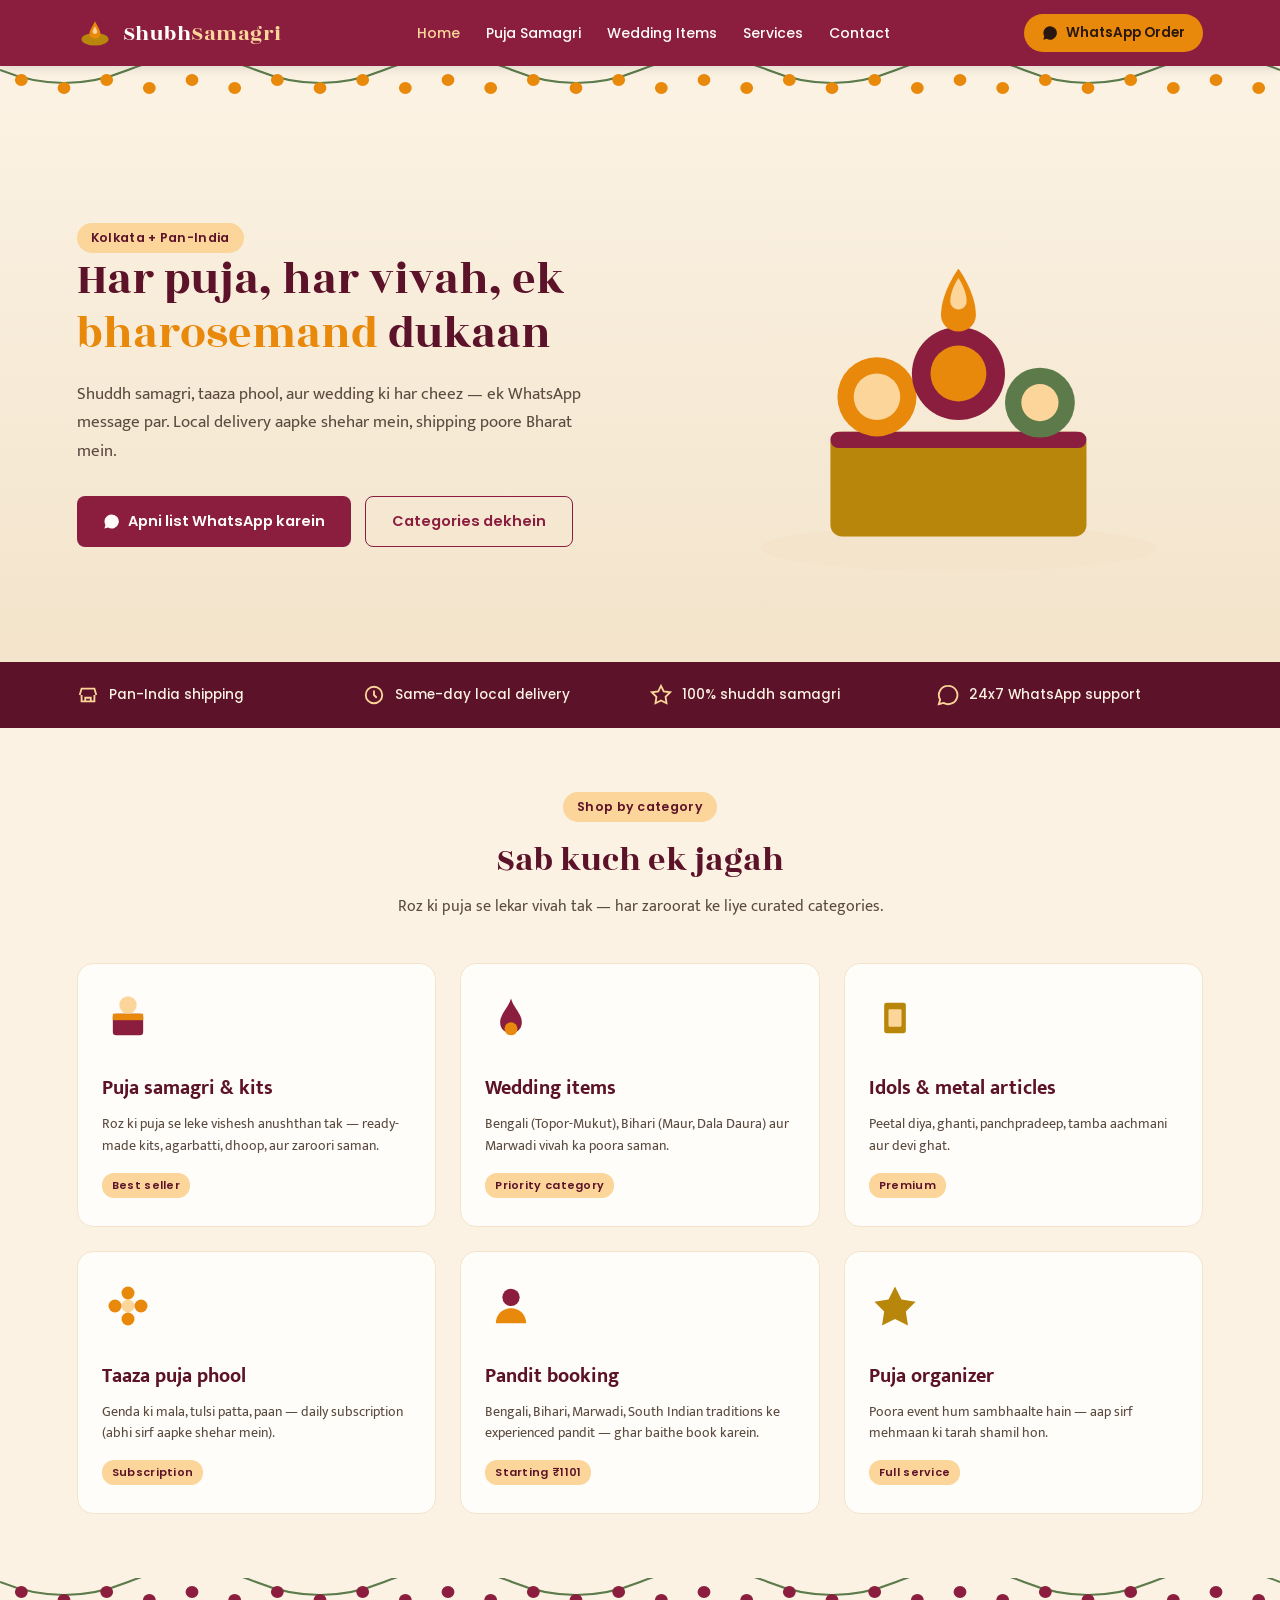
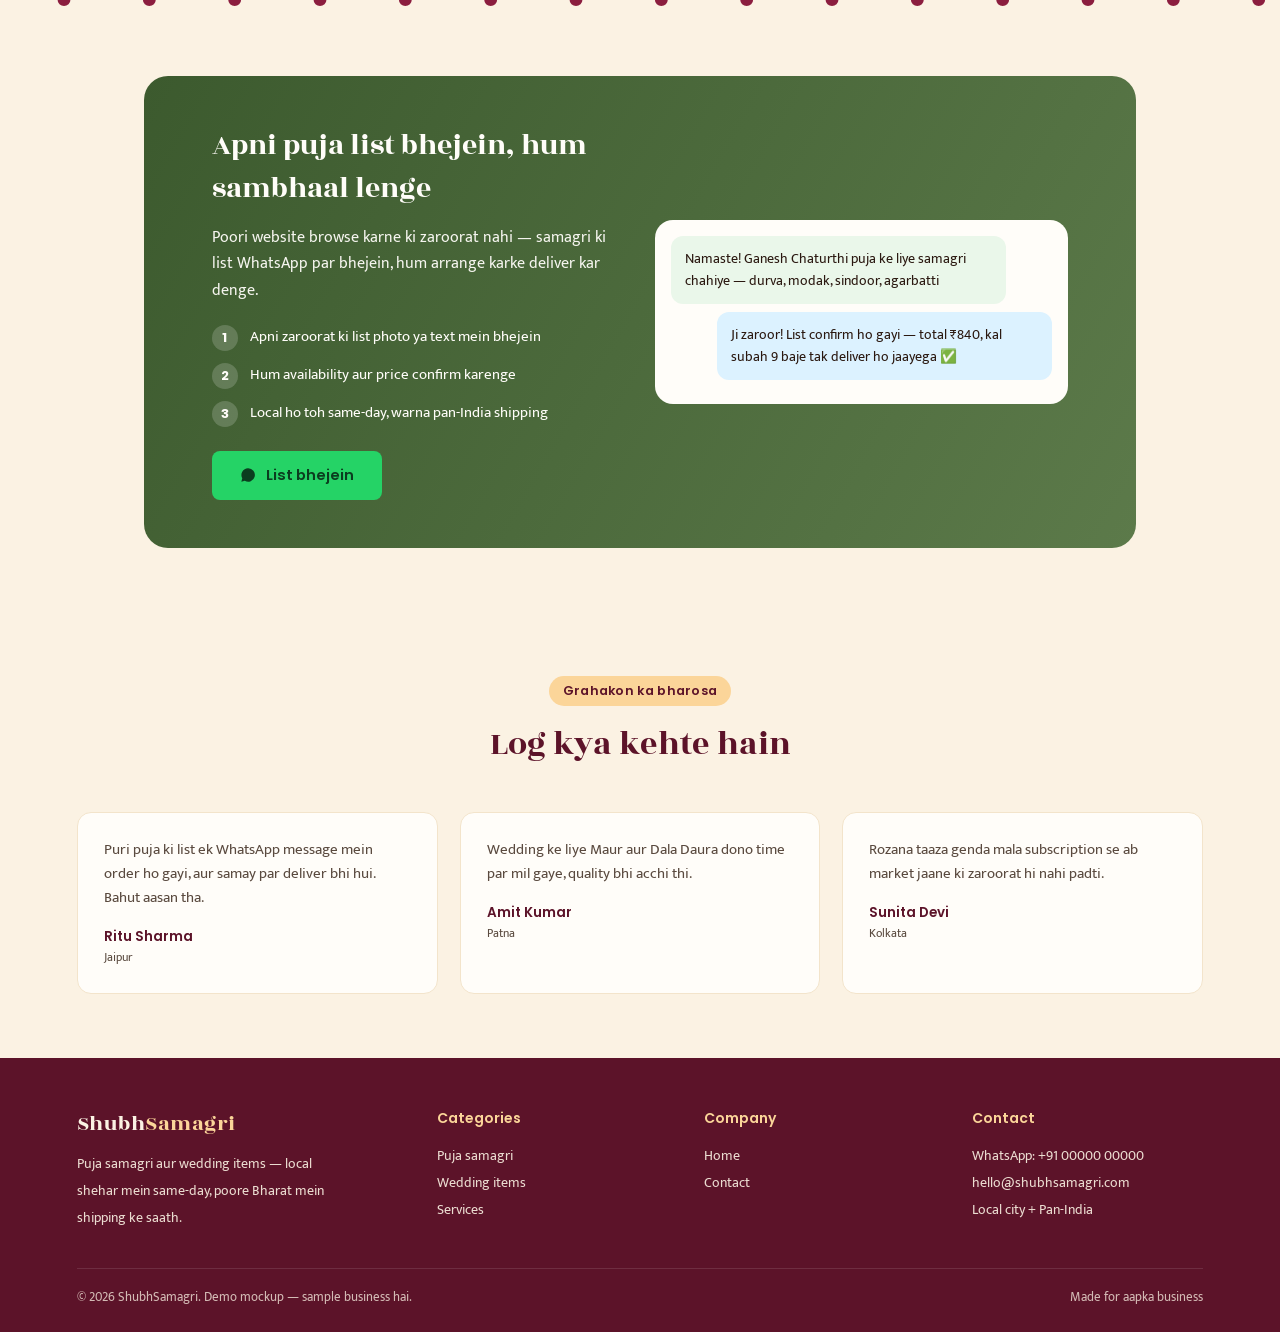
==== index.html @ a305927b "Add files via upload" ====
<!DOCTYPE html>
<html lang="hi">
<head>
<meta charset="UTF-8">
<meta name="viewport" content="width=device-width, initial-scale=1.0">
<title>ShubhSamagri — Puja Samagri &amp; Wedding Items</title>
<link rel="stylesheet" href="style.css">
</head>
<body>

<header>
  <div class="logo">
    <svg class="logo-mark" viewBox="0 0 40 40" fill="none">
      <ellipse cx="20" cy="27" rx="15" ry="7" fill="#B8860B"/>
      <path d="M20 26c-3 0-6-2-6-5 0-4 3-8 6-14 3 6 6 10 6 14 0 3-3 5-6 5z" fill="#E8890C"/>
      <path d="M20 21c-1.4 0-2.6-1-2.6-2.3 0-1.7 1.3-3.5 2.6-6 1.3 2.5 2.6 4.3 2.6 6 0 1.3-1.2 2.3-2.6 2.3z" fill="#FBD599"/>
    </svg>
    <div class="logo-text">Shubh<span>Samagri</span></div>
  </div>
  <nav>
    <ul>
      <li><a href="index.html" class="active">Home</a></li>
      <li><a href="puja-samagri.html">Puja Samagri</a></li>
      <li><a href="wedding-items.html">Wedding Items</a></li>
      <li><a href="services.html">Services</a></li>
      <li><a href="contact.html">Contact</a></li>
    </ul>
  </nav>
  <a href="contact.html" class="nav-cta">
    <svg width="16" height="16" viewBox="0 0 24 24" fill="currentColor"><path d="M12 2a10 10 0 0 0-8.6 15L2 22l5.2-1.4A10 10 0 1 0 12 2z"/></svg>
    WhatsApp Order
  </a>
  <button class="menu-btn">&#9776;</button>
</header>

<div class="garland">
  <svg viewBox="0 0 1200 34" preserveAspectRatio="none">
    <path d="M0 4 Q60 30 120 4 T240 4 T360 4 T480 4 T600 4 T720 4 T840 4 T960 4 T1080 4 T1200 4" stroke="#5C7A4A" stroke-width="2" fill="none"/>
    <g fill="#E8890C">
      <circle cx="20" cy="14" r="6"/><circle cx="60" cy="22" r="6"/><circle cx="100" cy="14" r="6"/><circle cx="140" cy="22" r="6"/><circle cx="180" cy="14" r="6"/><circle cx="220" cy="22" r="6"/><circle cx="260" cy="14" r="6"/><circle cx="300" cy="22" r="6"/><circle cx="340" cy="14" r="6"/><circle cx="380" cy="22" r="6"/><circle cx="420" cy="14" r="6"/><circle cx="460" cy="22" r="6"/><circle cx="500" cy="14" r="6"/><circle cx="540" cy="22" r="6"/><circle cx="580" cy="14" r="6"/><circle cx="620" cy="22" r="6"/><circle cx="660" cy="14" r="6"/><circle cx="700" cy="22" r="6"/><circle cx="740" cy="14" r="6"/><circle cx="780" cy="22" r="6"/><circle cx="820" cy="14" r="6"/><circle cx="860" cy="22" r="6"/><circle cx="900" cy="14" r="6"/><circle cx="940" cy="22" r="6"/><circle cx="980" cy="14" r="6"/><circle cx="1020" cy="22" r="6"/><circle cx="1060" cy="14" r="6"/><circle cx="1100" cy="22" r="6"/><circle cx="1140" cy="14" r="6"/><circle cx="1180" cy="22" r="6"/>
    </g>
  </svg>
</div>

<section class="hero">
  <div>
    <span class="eyebrow">Kolkata + Pan-India</span>
    <h1>Har puja, har vivah, ek <em>bharosemand</em> dukaan</h1>
    <p>Shuddh samagri, taaza phool, aur wedding ki har cheez — ek WhatsApp message par. Local delivery aapke shehar mein, shipping poore Bharat mein.</p>
    <div class="hero-ctas">
      <a href="contact.html" class="btn-primary">
        <svg width="17" height="17" viewBox="0 0 24 24" fill="currentColor"><path d="M12 2a10 10 0 0 0-8.6 15L2 22l5.2-1.4A10 10 0 1 0 12 2z"/></svg>
        Apni list WhatsApp karein
      </a>
      <a href="puja-samagri.html" class="btn-secondary">Categories dekhein</a>
    </div>
  </div>
  <svg class="hero-art" viewBox="0 0 420 380" fill="none">
    <ellipse cx="210" cy="330" rx="170" ry="20" fill="#F3E4CB"/>
    <rect x="100" y="230" width="220" height="90" rx="10" fill="#B8860B"/>
    <rect x="100" y="230" width="220" height="14" rx="7" fill="#8B1E3F"/>
    <circle cx="140" cy="200" r="34" fill="#E8890C"/>
    <circle cx="140" cy="200" r="20" fill="#FBD599"/>
    <circle cx="210" cy="180" r="40" fill="#8B1E3F"/>
    <circle cx="210" cy="180" r="24" fill="#E8890C"/>
    <circle cx="280" cy="205" r="30" fill="#5C7A4A"/>
    <circle cx="280" cy="205" r="16" fill="#FBD599"/>
    <path d="M195 130c0-20 15-40 15-40s15 20 15 40c0 8-7 14-15 14s-15-6-15-14z" fill="#E8890C"/>
    <path d="M203 118c0-10 7-20 7-20s7 10 7 20c0 4-3 7-7 7s-7-3-7-7z" fill="#FBD599"/>
  </svg>
</section>

<div class="trust">
  <div class="trust-item"><svg viewBox="0 0 24 24" fill="none" stroke="#FBD599" stroke-width="2"><path d="M3 12l2-7h14l2 7M5 12v7h14v-7M9 19v-4h6v4"/></svg>Pan-India shipping</div>
  <div class="trust-item"><svg viewBox="0 0 24 24" fill="none" stroke="#FBD599" stroke-width="2"><circle cx="12" cy="12" r="9"/><path d="M12 7v5l3 3"/></svg>Same-day local delivery</div>
  <div class="trust-item"><svg viewBox="0 0 24 24" fill="none" stroke="#FBD599" stroke-width="2"><path d="M12 2l3 6 7 1-5 5 1 7-6-3-6 3 1-7-5-5 7-1z"/></svg>100% shuddh samagri</div>
  <div class="trust-item"><svg viewBox="0 0 24 24" fill="none" stroke="#FBD599" stroke-width="2"><path d="M12 2a10 10 0 0 0-8.6 15L2 22l5.2-1.4A10 10 0 1 0 12 2z"/></svg>24x7 WhatsApp support</div>
</div>

<section class="block" id="categories">
  <div class="section-head">
    <span class="eyebrow">Shop by category</span>
    <h2>Sab kuch ek jagah</h2>
    <p>Roz ki puja se lekar vivah tak — har zaroorat ke liye curated categories.</p>
  </div>
  <div class="cat-grid">
    <a href="puja-samagri.html" class="cat-card">
      <svg class="cat-icon" viewBox="0 0 48 48" fill="none"><rect x="10" y="20" width="28" height="20" rx="3" fill="#8B1E3F"/><rect x="10" y="20" width="28" height="6" fill="#E8890C"/><circle cx="24" cy="12" r="8" fill="#FBD599"/></svg>
      <h3>Puja samagri &amp; kits</h3>
      <p>Roz ki puja se leke vishesh anushthan tak — ready-made kits, agarbatti, dhoop, aur zaroori saman.</p>
      <span class="cat-tag">Best seller</span>
    </a>
    <a href="wedding-items.html" class="cat-card">
      <svg class="cat-icon" viewBox="0 0 48 48" fill="none"><path d="M24 6c-2 8-10 14-10 22 0 6 4 10 10 10s10-4 10-10c0-8-8-14-10-22z" fill="#8B1E3F"/><circle cx="24" cy="34" r="6" fill="#E8890C"/></svg>
      <h3>Wedding items</h3>
      <p>Bengali (Topor-Mukut), Bihari (Maur, Dala Daura) aur Marwadi vivah ka poora saman.</p>
      <span class="cat-tag">Priority category</span>
    </a>
    <a href="puja-samagri.html" class="cat-card">
      <svg class="cat-icon" viewBox="0 0 48 48" fill="none"><rect x="14" y="10" width="20" height="28" rx="2" fill="#B8860B"/><rect x="18" y="16" width="12" height="16" rx="1" fill="#FBD599"/></svg>
      <h3>Idols &amp; metal articles</h3>
      <p>Peetal diya, ghanti, panchpradeep, tamba aachmani aur devi ghat.</p>
      <span class="cat-tag">Premium</span>
    </a>
    <a href="puja-samagri.html" class="cat-card">
      <svg class="cat-icon" viewBox="0 0 48 48" fill="none"><circle cx="24" cy="24" r="6" fill="#FBD599"/><circle cx="24" cy="12" r="6" fill="#E8890C"/><circle cx="36" cy="24" r="6" fill="#E8890C"/><circle cx="24" cy="36" r="6" fill="#E8890C"/><circle cx="12" cy="24" r="6" fill="#E8890C"/></svg>
      <h3>Taaza puja phool</h3>
      <p>Genda ki mala, tulsi patta, paan — daily subscription (abhi sirf aapke shehar mein).</p>
      <span class="cat-tag">Subscription</span>
    </a>
    <a href="services.html" class="cat-card">
      <svg class="cat-icon" viewBox="0 0 48 48" fill="none"><circle cx="24" cy="16" r="8" fill="#8B1E3F"/><path d="M10 40c0-8 6-14 14-14s14 6 14 14" fill="#E8890C"/></svg>
      <h3>Pandit booking</h3>
      <p>Bengali, Bihari, Marwadi, South Indian traditions ke experienced pandit — ghar baithe book karein.</p>
      <span class="cat-tag">Starting ₹1101</span>
    </a>
    <a href="services.html" class="cat-card">
      <svg class="cat-icon" viewBox="0 0 48 48" fill="none"><path d="M24 6l6 12 13 2-9 9 2 13-12-6-12 6 2-13-9-9 13-2z" fill="#B8860B"/></svg>
      <h3>Puja organizer</h3>
      <p>Poora event hum sambhaalte hain — aap sirf mehmaan ki tarah shamil hon.</p>
      <span class="cat-tag">Full service</span>
    </a>
  </div>
</section>

<div class="garland"><svg viewBox="0 0 1200 34" preserveAspectRatio="none"><path d="M0 4 Q60 30 120 4 T240 4 T360 4 T480 4 T600 4 T720 4 T840 4 T960 4 T1080 4 T1200 4" stroke="#5C7A4A" stroke-width="2" fill="none"/><g fill="#8B1E3F"><circle cx="20" cy="14" r="6"/><circle cx="60" cy="22" r="6"/><circle cx="100" cy="14" r="6"/><circle cx="140" cy="22" r="6"/><circle cx="180" cy="14" r="6"/><circle cx="220" cy="22" r="6"/><circle cx="260" cy="14" r="6"/><circle cx="300" cy="22" r="6"/><circle cx="340" cy="14" r="6"/><circle cx="380" cy="22" r="6"/><circle cx="420" cy="14" r="6"/><circle cx="460" cy="22" r="6"/><circle cx="500" cy="14" r="6"/><circle cx="540" cy="22" r="6"/><circle cx="580" cy="14" r="6"/><circle cx="620" cy="22" r="6"/><circle cx="660" cy="14" r="6"/><circle cx="700" cy="22" r="6"/><circle cx="740" cy="14" r="6"/><circle cx="780" cy="22" r="6"/><circle cx="820" cy="14" r="6"/><circle cx="860" cy="22" r="6"/><circle cx="900" cy="14" r="6"/><circle cx="940" cy="22" r="6"/><circle cx="980" cy="14" r="6"/><circle cx="1020" cy="22" r="6"/><circle cx="1060" cy="14" r="6"/><circle cx="1100" cy="22" r="6"/><circle cx="1140" cy="14" r="6"/><circle cx="1180" cy="22" r="6"/></g></svg></div>

<section class="block">
  <div class="wa-feature">
    <div>
      <h2>Apni puja list bhejein, hum sambhaal lenge</h2>
      <p>Poori website browse karne ki zaroorat nahi — samagri ki list WhatsApp par bhejein, hum arrange karke deliver kar denge.</p>
      <ul class="wa-steps">
        <li><b>1</b> Apni zaroorat ki list photo ya text mein bhejein</li>
        <li><b>2</b> Hum availability aur price confirm karenge</li>
        <li><b>3</b> Local ho toh same-day, warna pan-India shipping</li>
      </ul>
      <a href="contact.html" class="wa-btn">
        <svg width="16" height="16" viewBox="0 0 24 24" fill="currentColor"><path d="M12 2a10 10 0 0 0-8.6 15L2 22l5.2-1.4A10 10 0 1 0 12 2z"/></svg>
        List bhejein
      </a>
    </div>
    <div class="wa-mock">
      <div class="wa-bubble">Namaste! Ganesh Chaturthi puja ke liye samagri chahiye — durva, modak, sindoor, agarbatti</div>
      <div class="wa-bubble me">Ji zaroor! List confirm ho gayi — total ₹840, kal subah 9 baje tak deliver ho jaayega ✅</div>
    </div>
  </div>
</section>

<section class="block">
  <div class="section-head">
    <span class="eyebrow">Grahakon ka bharosa</span>
    <h2>Log kya kehte hain</h2>
  </div>
  <div class="testi-grid">
    <div class="testi-card">
      <p>Puri puja ki list ek WhatsApp message mein order ho gayi, aur samay par deliver bhi hui. Bahut aasan tha.</p>
      <div class="testi-name">Ritu Sharma</div><div class="testi-loc">Jaipur</div>
    </div>
    <div class="testi-card">
      <p>Wedding ke liye Maur aur Dala Daura dono time par mil gaye, quality bhi acchi thi.</p>
      <div class="testi-name">Amit Kumar</div><div class="testi-loc">Patna</div>
    </div>
    <div class="testi-card">
      <p>Rozana taaza genda mala subscription se ab market jaane ki zaroorat hi nahi padti.</p>
      <div class="testi-name">Sunita Devi</div><div class="testi-loc">Kolkata</div>
    </div>
  </div>
</section>

<footer>
  <div class="foot-grid">
    <div>
      <div class="logo-text" style="margin-bottom:12px;">Shubh<span style="color:#FBD599;">Samagri</span></div>
      <p style="max-width:260px;">Puja samagri aur wedding items — local shehar mein same-day, poore Bharat mein shipping ke saath.</p>
    </div>
    <div>
      <h4>Categories</h4>
      <a href="puja-samagri.html">Puja samagri</a>
      <a href="wedding-items.html">Wedding items</a>
      <a href="services.html">Services</a>
    </div>
    <div>
      <h4>Company</h4>
      <a href="index.html">Home</a>
      <a href="contact.html">Contact</a>
    </div>
    <div>
      <h4>Contact</h4>
      <a href="#">WhatsApp: +91 00000 00000</a>
      <a href="#">hello@shubhsamagri.com</a>
      <a href="#">Local city + Pan-India</a>
    </div>
  </div>
  <div class="foot-bottom">
    <span>© 2026 ShubhSamagri. Demo mockup — sample business hai.</span>
    <span>Made for aapka business</span>
  </div>
</footer>

</body>
</html>
---- style.css ----
@import url('https://fonts.googleapis.com/css2?family=Rozha+One&family=Mukta:wght@400;500;600;700&family=Poppins:wght@500;600&display=swap');

:root{
  --maroon:#8B1E3F;
  --maroon-dark:#5C1329;
  --saffron:#E8890C;
  --saffron-light:#FBD599;
  --ivory:#FBF2E3;
  --ivory-deep:#F3E4CB;
  --brass:#B8860B;
  --ink:#2A1810;
  --ink-soft:#5A4A3F;
  --leaf:#5C7A4A;
  --white:#FFFDF9;
}
*{margin:0;padding:0;box-sizing:border-box;}
body{font-family:'Mukta',sans-serif;background:var(--ivory);color:var(--ink);overflow-x:hidden;}
h1,h2,h3,.display{font-family:'Rozha One',serif;font-weight:400;}
.label{font-family:'Poppins',sans-serif;}
a{text-decoration:none;color:inherit;}
img{max-width:100%;display:block;}

/* Garland divider */
.garland{width:100%;height:34px;position:relative;overflow:hidden;background:var(--ivory);}
.garland svg{width:100%;height:100%;display:block;}

/* Nav */
header{position:sticky;top:0;z-index:50;background:var(--maroon);color:var(--white);padding:14px 6%;display:flex;align-items:center;justify-content:space-between;box-shadow:0 2px 10px rgba(0,0,0,0.12);}
.logo{display:flex;align-items:center;gap:10px;}
.logo-mark{width:36px;height:36px;}
.logo-text{font-family:'Rozha One',serif;font-size:22px;letter-spacing:0.5px;}
.logo-text span{color:var(--saffron-light);}
nav ul{list-style:none;display:flex;gap:26px;}
nav a{font-family:'Poppins',sans-serif;font-size:14px;font-weight:500;}
nav a.active{color:var(--saffron-light);}
.nav-cta{display:flex;align-items:center;gap:8px;background:var(--saffron);color:var(--ink);padding:9px 18px;border-radius:24px;font-family:'Poppins',sans-serif;font-weight:600;font-size:13.5px;white-space:nowrap;}
.menu-btn{display:none;background:none;border:none;color:var(--white);font-size:26px;cursor:pointer;}
@media(max-width:860px){nav{display:none;}.menu-btn{display:block;}}

/* Page header banner (inner pages) */
.page-banner{padding:48px 6% 40px;text-align:center;background:linear-gradient(180deg,var(--ivory) 0%,var(--ivory-deep) 100%);}
.page-banner .eyebrow{margin-bottom:14px;}
.page-banner h1{font-size:38px;color:var(--maroon-dark);margin-bottom:10px;}
.page-banner p{color:var(--ink-soft);font-size:15.5px;max-width:560px;margin:0 auto;line-height:1.6;}

.eyebrow{display:inline-block;font-family:'Poppins',sans-serif;font-size:12.5px;font-weight:600;color:var(--maroon-dark);background:var(--saffron-light);padding:6px 14px;border-radius:20px;letter-spacing:0.3px;}

/* Hero (home only) */
.hero{padding:64px 6% 56px;display:grid;grid-template-columns:1.1fr 0.9fr;gap:40px;align-items:center;background:linear-gradient(180deg,var(--ivory) 0%,var(--ivory-deep) 100%);}
.hero h1{font-size:46px;line-height:1.18;color:var(--maroon-dark);margin-bottom:18px;}
.hero h1 em{font-style:normal;color:var(--saffron);}
.hero p{font-size:17px;color:var(--ink-soft);max-width:520px;line-height:1.7;margin-bottom:30px;}
.hero-ctas{display:flex;gap:14px;flex-wrap:wrap;}
.hero-art{width:100%;height:auto;}
@media(max-width:860px){.hero{grid-template-columns:1fr;padding:40px 6%;}.hero h1{font-size:32px;}}

.btn-primary{font-family:'Poppins',sans-serif;font-weight:600;font-size:14.5px;background:var(--maroon);color:var(--white);padding:14px 26px;border-radius:8px;display:inline-flex;align-items:center;gap:8px;}
.btn-secondary{font-family:'Poppins',sans-serif;font-weight:600;font-size:14.5px;background:transparent;color:var(--maroon);border:1.5px solid var(--maroon);padding:14px 26px;border-radius:8px;display:inline-flex;align-items:center;gap:8px;}

/* Trust bar */
.trust{background:var(--maroon-dark);color:var(--ivory);padding:22px 6%;display:flex;justify-content:space-between;gap:20px;flex-wrap:wrap;}
.trust-item{display:flex;align-items:center;gap:10px;font-size:13.5px;font-family:'Poppins',sans-serif;font-weight:500;flex:1;min-width:200px;}
.trust-item svg{width:22px;height:22px;flex-shrink:0;}

/* Section shell */
section.block{padding:64px 6%;}
.section-head{text-align:center;max-width:640px;margin:0 auto 44px;}
.section-head .eyebrow{margin-bottom:14px;}
.section-head h2{font-size:34px;color:var(--maroon-dark);margin-bottom:10px;}
.section-head p{color:var(--ink-soft);font-size:15.5px;line-height:1.6;}

/* Category grid */
.cat-grid{display:grid;grid-template-columns:repeat(3,1fr);gap:24px;}
.cat-card{background:var(--white);border-radius:16px;padding:28px 24px;border:1px solid var(--ivory-deep);transition:transform .15s ease;position:relative;overflow:hidden;}
.cat-card:hover{transform:translateY(-4px);}
.cat-icon{width:52px;height:52px;margin-bottom:18px;}
.cat-card h3{font-size:20px;color:var(--maroon-dark);margin-bottom:8px;font-family:'Mukta',sans-serif;font-weight:700;}
.cat-card p{font-size:14px;color:var(--ink-soft);line-height:1.55;margin-bottom:14px;}
.cat-tag{font-family:'Poppins',sans-serif;font-size:11px;font-weight:600;letter-spacing:0.3px;background:var(--saffron-light);color:var(--maroon-dark);padding:4px 10px;border-radius:12px;display:inline-block;}
@media(max-width:860px){.cat-grid{grid-template-columns:1fr 1fr;}}
@media(max-width:560px){.cat-grid{grid-template-columns:1fr;}}

/* Product grid (used on category pages) */
.prod-grid{display:grid;grid-template-columns:repeat(4,1fr);gap:20px;}
.prod-card{background:var(--white);border-radius:14px;overflow:hidden;border:1px solid var(--ivory-deep);}
.prod-visual{height:130px;display:flex;align-items:center;justify-content:center;background:var(--ivory-deep);position:relative;}
.prod-visual svg{width:60px;height:60px;}
.sale-badge{position:absolute;top:10px;right:10px;background:var(--maroon);color:var(--white);font-family:'Poppins',sans-serif;font-size:10.5px;font-weight:600;padding:3px 9px;border-radius:10px;}
.prod-body{padding:16px 18px 18px;}
.prod-body h4{font-family:'Mukta',sans-serif;font-weight:700;font-size:15px;color:var(--maroon-dark);margin-bottom:4px;}
.prod-body .price{font-size:14px;font-family:'Poppins',sans-serif;font-weight:600;color:var(--ink);}
.prod-body .price s{color:var(--ink-soft);font-weight:400;font-size:12px;margin-right:6px;}
.prod-body span.tag{font-size:11.5px;color:var(--ink-soft);}
@media(max-width:860px){.prod-grid{grid-template-columns:1fr 1fr;}}

/* Region tabs (wedding page) */
.region-tabs{display:flex;gap:12px;justify-content:center;flex-wrap:wrap;margin-bottom:36px;}
.region-tab{font-family:'Poppins',sans-serif;font-size:13.5px;font-weight:600;padding:9px 20px;border-radius:20px;background:var(--white);border:1.5px solid var(--ivory-deep);color:var(--ink-soft);}
.region-tab.active{background:var(--maroon);color:var(--white);border-color:var(--maroon);}

/* WhatsApp feature */
.wa-feature{background:linear-gradient(120deg,#3C5A2E,#5C7A4A);border-radius:24px;padding:48px 6%;margin:0 6%;color:var(--white);display:grid;grid-template-columns:1fr 1fr;gap:30px;align-items:center;}
.wa-feature h2{font-size:30px;color:var(--white);margin-bottom:14px;}
.wa-feature p{font-size:15.5px;line-height:1.7;opacity:0.95;margin-bottom:22px;}
.wa-steps{list-style:none;display:flex;flex-direction:column;gap:12px;margin-bottom:24px;}
.wa-steps li{display:flex;gap:12px;align-items:flex-start;font-size:14.5px;}
.wa-steps b{background:rgba(255,255,255,0.18);width:26px;height:26px;border-radius:50%;display:flex;align-items:center;justify-content:center;font-size:13px;flex-shrink:0;font-family:'Poppins',sans-serif;}
.wa-btn{background:#25D366;color:#0b3d1f;font-family:'Poppins',sans-serif;font-weight:600;padding:14px 28px;border-radius:8px;display:inline-flex;gap:10px;align-items:center;font-size:14.5px;}
.wa-mock{background:var(--white);border-radius:18px;padding:16px;color:var(--ink);}
.wa-bubble{background:#EAF7EA;border-radius:12px;padding:12px 14px;font-size:13.5px;margin-bottom:8px;max-width:88%;}
.wa-bubble.me{background:#DCF2FF;margin-left:auto;}
@media(max-width:860px){.wa-feature{grid-template-columns:1fr;margin:0 4%;border-radius:18px;}}

/* Testimonials */
.testi-grid{display:grid;grid-template-columns:repeat(3,1fr);gap:22px;}
.testi-card{background:var(--white);border-radius:14px;padding:26px;border:1px solid var(--ivory-deep);}
.testi-card p{font-size:14.5px;color:var(--ink-soft);line-height:1.65;margin-bottom:16px;}
.testi-name{font-family:'Poppins',sans-serif;font-weight:600;font-size:13.5px;color:var(--maroon-dark);}
.testi-loc{font-size:12px;color:var(--ink-soft);}
@media(max-width:860px){.testi-grid{grid-template-columns:1fr;}}

/* Services cards */
.service-grid{display:grid;grid-template-columns:repeat(2,1fr);gap:24px;}
.service-card{background:var(--white);border-radius:16px;padding:32px;border:1px solid var(--ivory-deep);display:flex;gap:22px;}
.service-icon{width:60px;height:60px;flex-shrink:0;}
.service-card h3{color:var(--maroon-dark);font-size:20px;margin-bottom:8px;font-family:'Mukta',sans-serif;font-weight:700;}
.service-card p{color:var(--ink-soft);font-size:14.5px;line-height:1.6;margin-bottom:12px;}
.service-price{font-family:'Poppins',sans-serif;font-weight:600;color:var(--brass);font-size:14px;}
@media(max-width:860px){.service-grid{grid-template-columns:1fr;}}

/* Contact page */
.contact-wrap{display:grid;grid-template-columns:1fr 1fr;gap:40px;}
.contact-form{background:var(--white);border-radius:16px;padding:32px;border:1px solid var(--ivory-deep);}
.contact-form label{font-family:'Poppins',sans-serif;font-size:13px;font-weight:600;color:var(--maroon-dark);display:block;margin-bottom:6px;}
.contact-form input,.contact-form textarea{width:100%;padding:12px 14px;border:1.5px solid var(--ivory-deep);border-radius:8px;margin-bottom:18px;font-family:'Mukta',sans-serif;font-size:14px;background:var(--ivory);}
.contact-info{display:flex;flex-direction:column;gap:20px;}
.info-item{background:var(--white);border-radius:14px;padding:22px;border:1px solid var(--ivory-deep);display:flex;gap:16px;align-items:flex-start;}
.info-item svg{width:26px;height:26px;flex-shrink:0;}
.info-item h4{font-family:'Mukta',sans-serif;font-weight:700;color:var(--maroon-dark);margin-bottom:4px;font-size:15px;}
.info-item p{font-size:13.5px;color:var(--ink-soft);line-height:1.5;}
@media(max-width:860px){.contact-wrap{grid-template-columns:1fr;}}

/* Footer */
footer{background:var(--maroon-dark);color:var(--ivory);padding:50px 6% 24px;}
.foot-grid{display:grid;grid-template-columns:1.4fr 1fr 1fr 1fr;gap:36px;margin-bottom:36px;}
.foot-grid h4{font-family:'Poppins',sans-serif;font-size:14px;font-weight:600;margin-bottom:14px;color:var(--saffron-light);}
.foot-grid p,.foot-grid a{font-size:13.5px;line-height:2;opacity:0.9;display:block;}
.foot-bottom{border-top:1px solid rgba(255,255,255,0.15);padding-top:18px;font-size:12.5px;opacity:0.75;display:flex;justify-content:space-between;flex-wrap:wrap;gap:10px;}
@media(max-width:860px){.foot-grid{grid-template-columns:1fr 1fr;}}
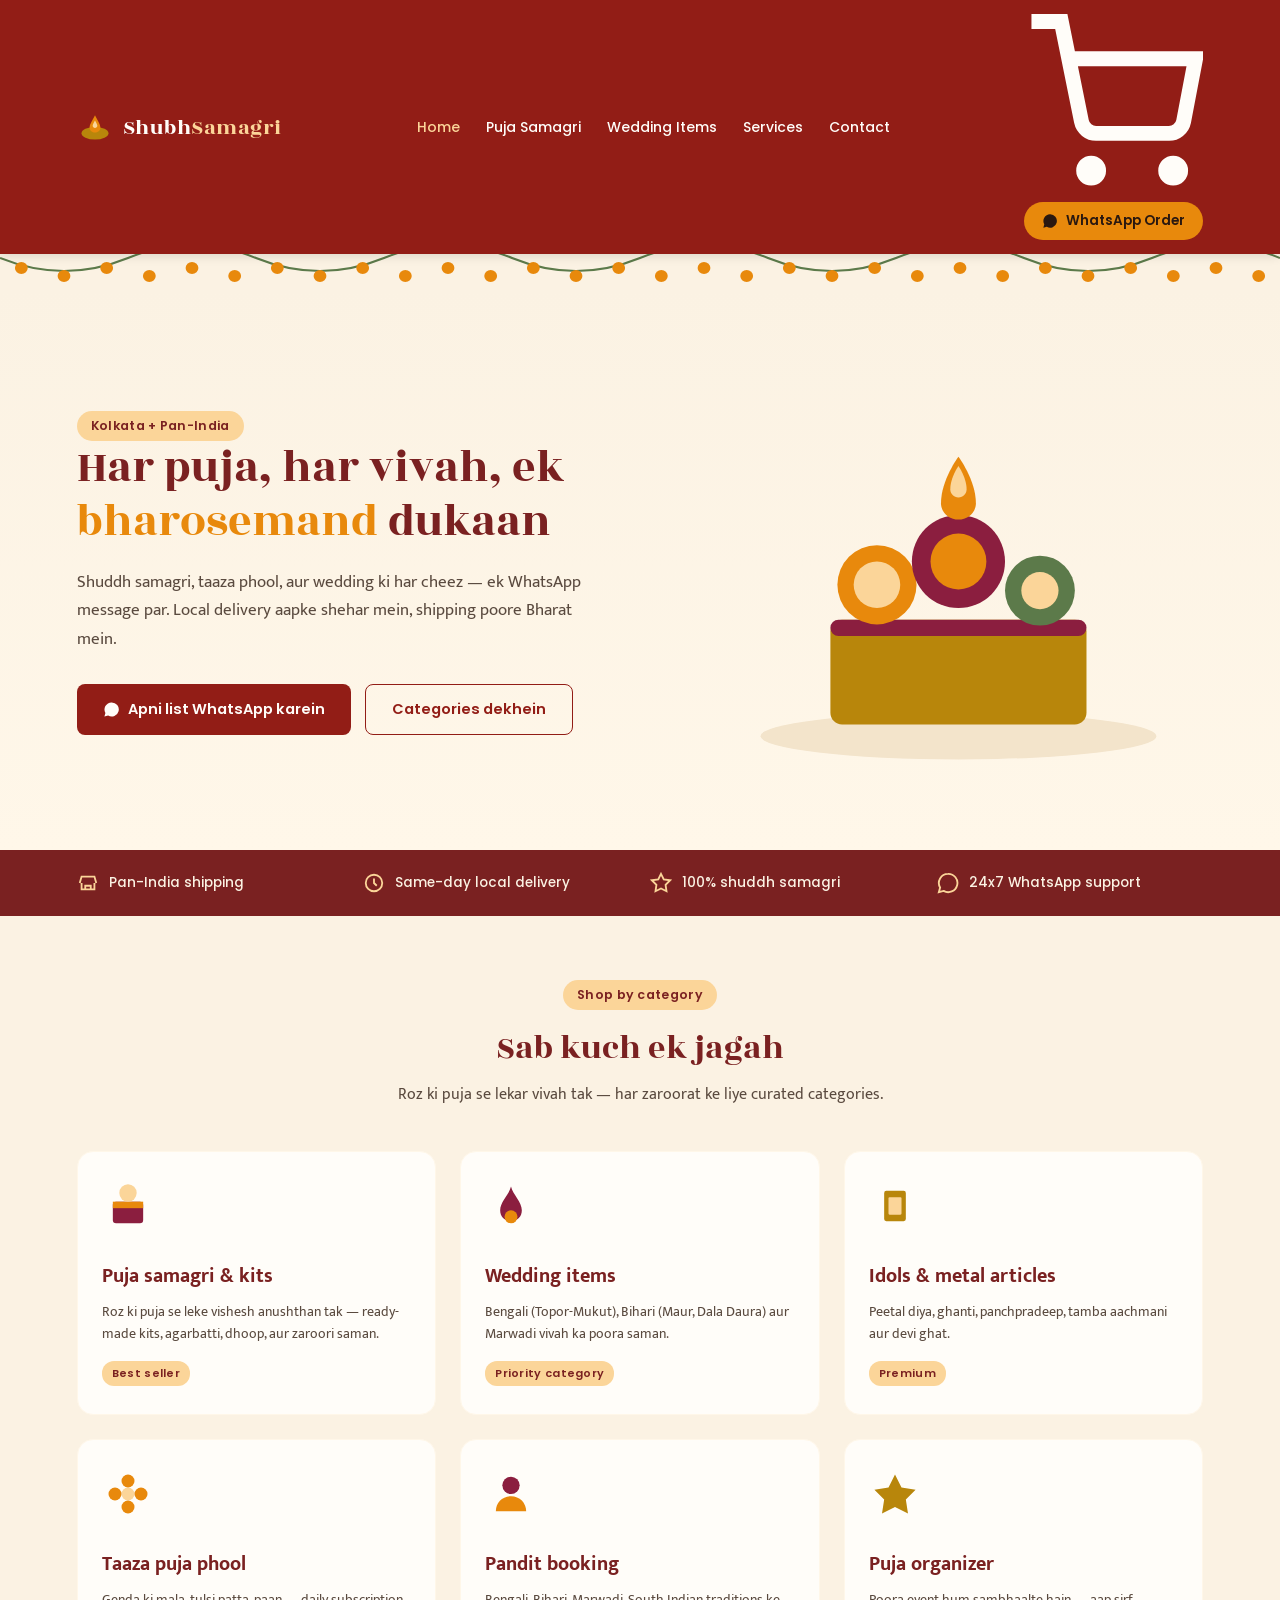
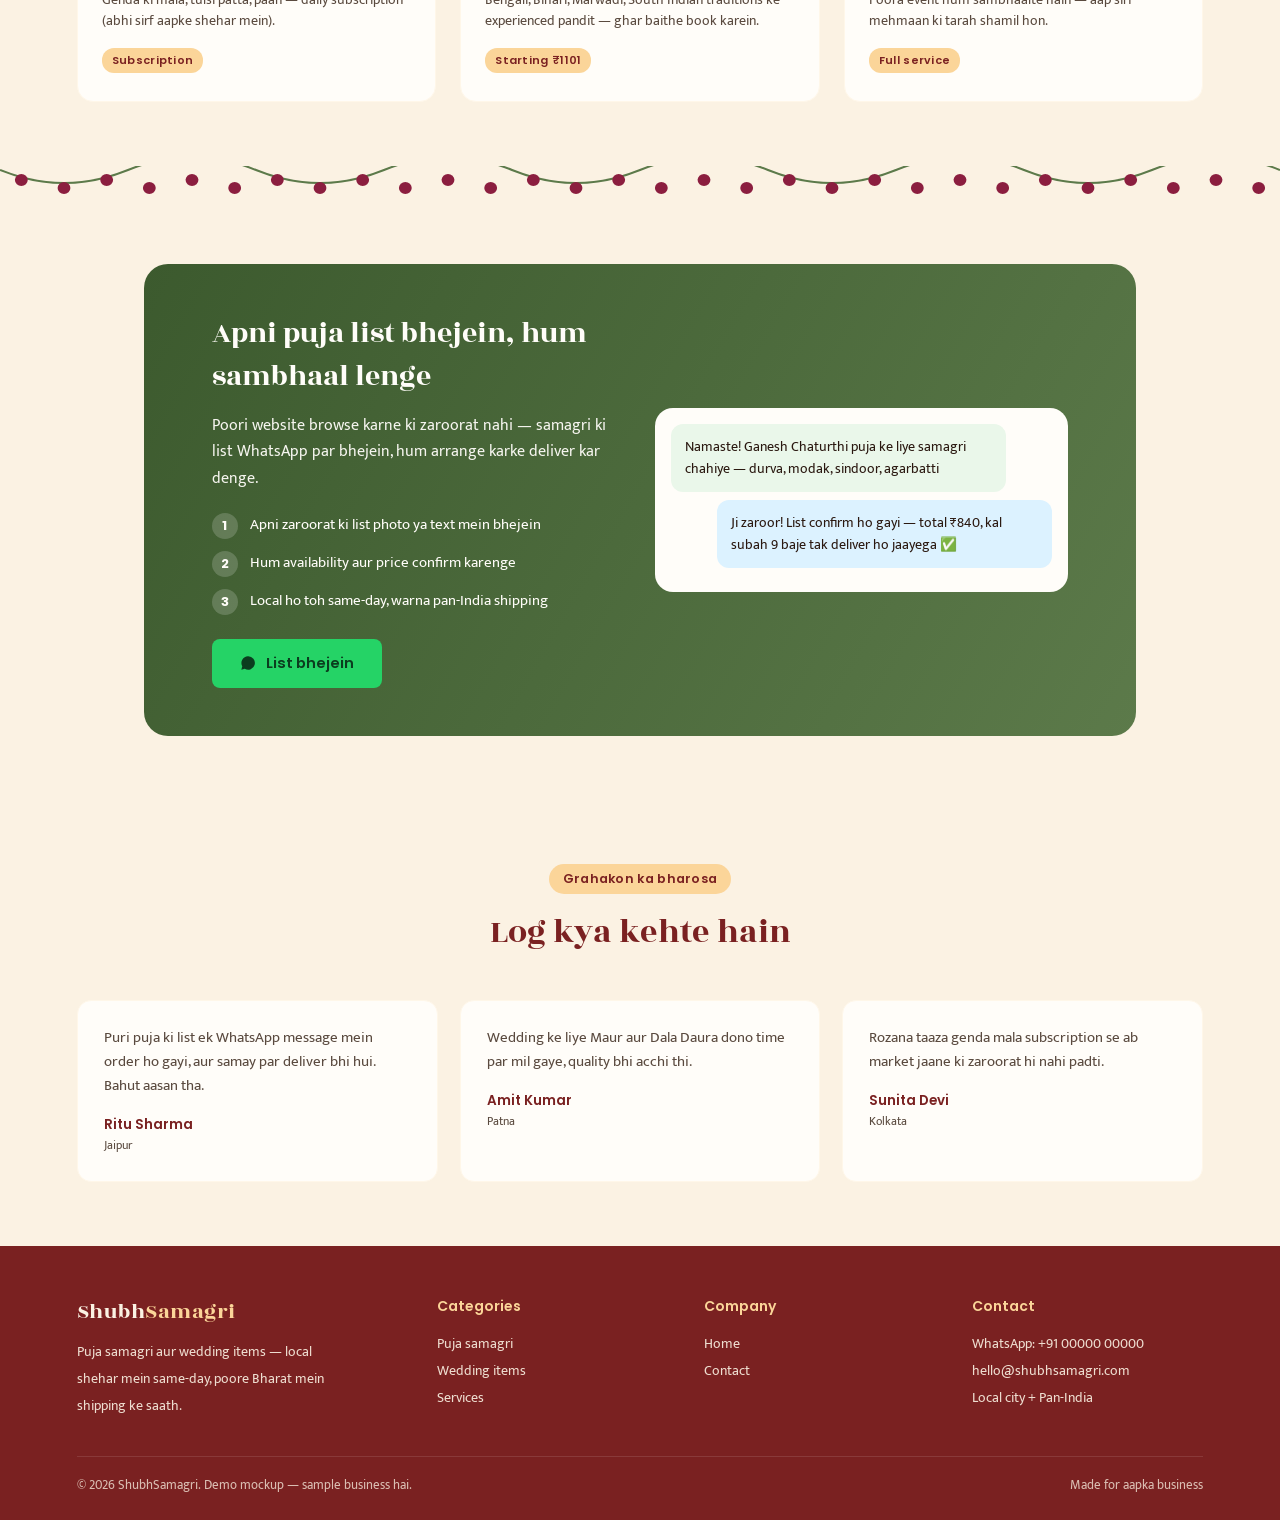
==== commit a56c0d13: "Update navigation with cart functionality Replaced WhatsApp order link with a cart link and added a " ====
--- a/index.html
+++ b/index.html
@@ -26,10 +26,16 @@
       <li><a href="contact.html">Contact</a></li>
     </ul>
   </nav>
-  <a href="contact.html" class="nav-cta">
-    <svg width="16" height="16" viewBox="0 0 24 24" fill="currentColor"><path d="M12 2a10 10 0 0 0-8.6 15L2 22l5.2-1.4A10 10 0 1 0 12 2z"/></svg>
-    WhatsApp Order
-  </a>
+  <div class="nav-actions">
+    <a href="cart.html" class="cart-link" aria-label="Cart">
+      <svg viewBox="0 0 24 24" fill="none" stroke="currentColor" stroke-width="2"><circle cx="9" cy="21" r="1"/><circle cx="20" cy="21" r="1"/><path d="M1 1h4l2.7 13.4a2 2 0 0 0 2 1.6h9.7a2 2 0 0 0 2-1.6L23 6H6"/></svg>
+      <span class="cart-badge" id="cart-count" style="display:none;">0</span>
+    </a>
+    <a href="contact.html" class="nav-cta">
+      <svg width="16" height="16" viewBox="0 0 24 24" fill="currentColor"><path d="M12 2a10 10 0 0 0-8.6 15L2 22l5.2-1.4A10 10 0 1 0 12 2z"/></svg>
+      WhatsApp Order
+    </a>
+  </div>
   <button class="menu-btn">&#9776;</button>
 </header>
 
@@ -198,5 +204,7 @@
   </div>
 </footer>
 
+<script src="products.js"></script>
+<script src="cart.js"></script>
 </body>
 </html>
--- a/style.css
+++ b/style.css
@@ -1,12 +1,12 @@
 @import url('https://fonts.googleapis.com/css2?family=Rozha+One&family=Mukta:wght@400;500;600;700&family=Poppins:wght@500;600&display=swap');
 
 :root{
-  --maroon:#8B1E3F;
-  --maroon-dark:#5C1329;
+  --maroon:#921D16;
+  --maroon-dark:#7a2121;
   --saffron:#E8890C;
   --saffron-light:#FBD599;
   --ivory:#FBF2E3;
-  --ivory-deep:#F3E4CB;
+  --ivory-deep:#FFF7E9;
   --brass:#B8860B;
   --ink:#2A1810;
   --ink-soft:#5A4A3F;
@@ -147,3 +147,226 @@
 .foot-grid p,.foot-grid a{font-size:13.5px;line-height:2;opacity:0.9;display:block;}
 .foot-bottom{border-top:1px solid rgba(255,255,255,0.15);padding-top:18px;font-size:12.5px;opacity:0.75;display:flex;justify-content:space-between;flex-wrap:wrap;gap:10px;}
 @media(max-width:860px){.foot-grid{grid-template-columns:1fr 1fr;}}
+/* ===========================================
+   TABLET
+=========================================== */
+
+@media (max-width:992px){
+
+header{
+padding:15px 20px;
+}
+
+.hero{
+grid-template-columns:1fr;
+text-align:center;
+padding:50px 20px;
+}
+
+.hero p{
+margin:auto;
+margin-top:20px;
+margin-bottom:25px;
+}
+
+.hero-art{
+max-width:420px;
+margin:auto;
+}
+
+.hero-ctas{
+justify-content:center;
+}
+
+.cat-grid{
+grid-template-columns:repeat(2,1fr);
+}
+
+.prod-grid{
+grid-template-columns:repeat(2,1fr);
+}
+
+.wa-feature{
+grid-template-columns:1fr;
+padding:35px 25px;
+}
+
+.contact-wrap{
+grid-template-columns:1fr;
+}
+
+.service-grid{
+grid-template-columns:1fr;
+}
+
+.testi-grid{
+grid-template-columns:1fr;
+}
+
+.foot-grid{
+grid-template-columns:repeat(2,1fr);
+}
+
+}
+
+
+/* ===========================================
+   MOBILE
+=========================================== */
+
+@media (max-width:768px){
+
+header{
+padding:12px 15px;
+}
+
+nav{
+display:none;
+}
+
+.menu-btn{
+display:block;
+}
+
+.nav-cta{
+display:none;
+}
+
+.logo-text{
+font-size:20px;
+}
+
+.hero{
+padding:35px 18px;
+}
+
+.hero h1{
+font-size:30px;
+}
+
+.hero p{
+font-size:15px;
+}
+
+.hero-art{
+max-width:300px;
+}
+
+.hero-ctas{
+flex-direction:column;
+align-items:center;
+}
+
+.hero-ctas a{
+width:100%;
+max-width:320px;
+justify-content:center;
+}
+
+.trust{
+flex-direction:column;
+gap:15px;
+padding:20px;
+}
+
+.trust-item{
+min-width:100%;
+}
+
+.cat-grid{
+grid-template-columns:1fr;
+}
+
+.prod-grid{
+grid-template-columns:1fr;
+}
+
+.section-head h2{
+font-size:28px;
+}
+
+section.block{
+padding:45px 20px;
+}
+
+.wa-feature{
+margin:0;
+border-radius:0;
+padding:35px 20px;
+}
+
+.wa-feature h2{
+font-size:25px;
+}
+
+.wa-bubble{
+max-width:100%;
+}
+
+.contact-form{
+padding:20px;
+}
+
+footer{
+padding:40px 20px;
+}
+
+.foot-grid{
+grid-template-columns:1fr;
+gap:30px;
+}
+
+.foot-bottom{
+flex-direction:column;
+text-align:center;
+}
+
+}
+
+
+/* ===========================================
+   SMALL PHONES
+=========================================== */
+
+@media (max-width:480px){
+
+.hero h1{
+font-size:26px;
+}
+
+.hero p{
+font-size:14px;
+}
+
+.section-head h2{
+font-size:24px;
+}
+
+.page-banner h1{
+font-size:28px;
+}
+
+.logo-mark{
+width:30px;
+height:30px;
+}
+
+.logo-text{
+font-size:18px;
+}
+
+.btn-primary,
+.btn-secondary,
+.wa-btn{
+font-size:14px;
+padding:12px 16px;
+}
+
+.cat-card,
+.prod-card,
+.service-card,
+.testi-card{
+padding:18px;
+}
+
+}
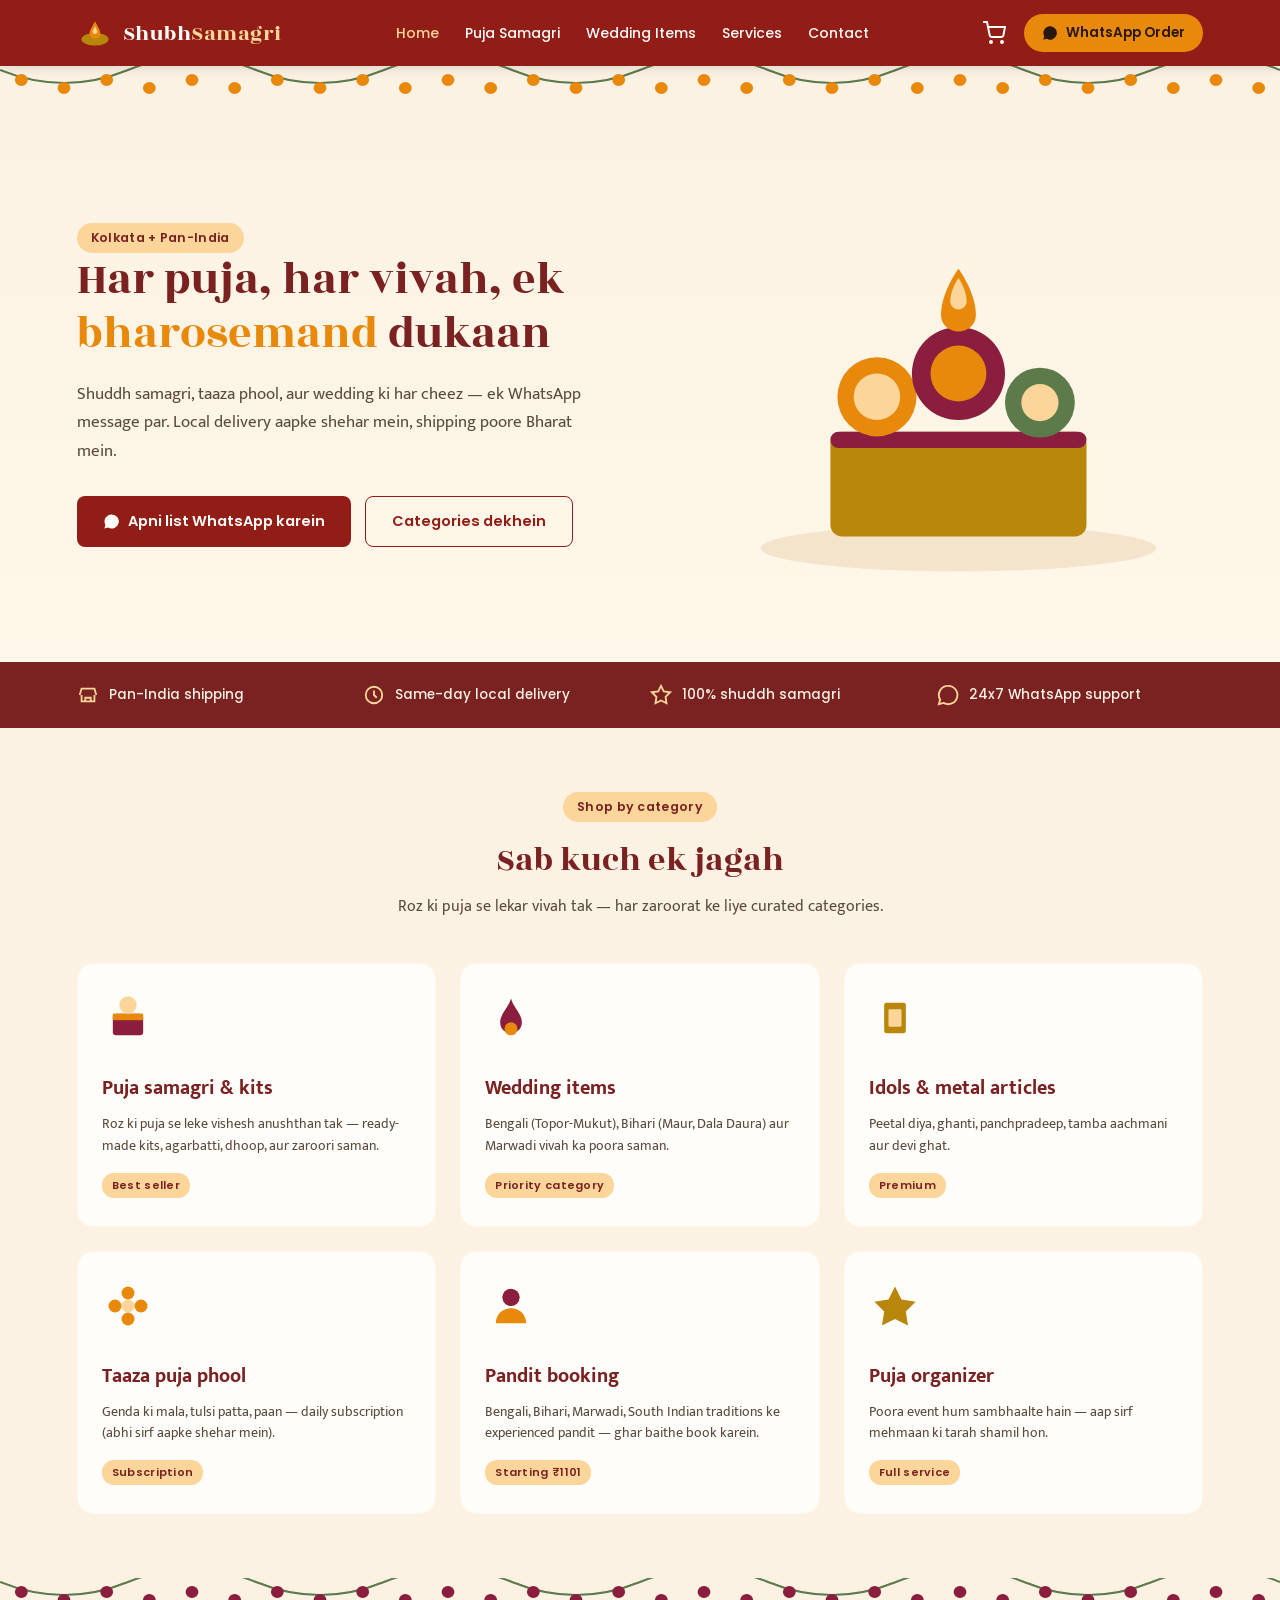
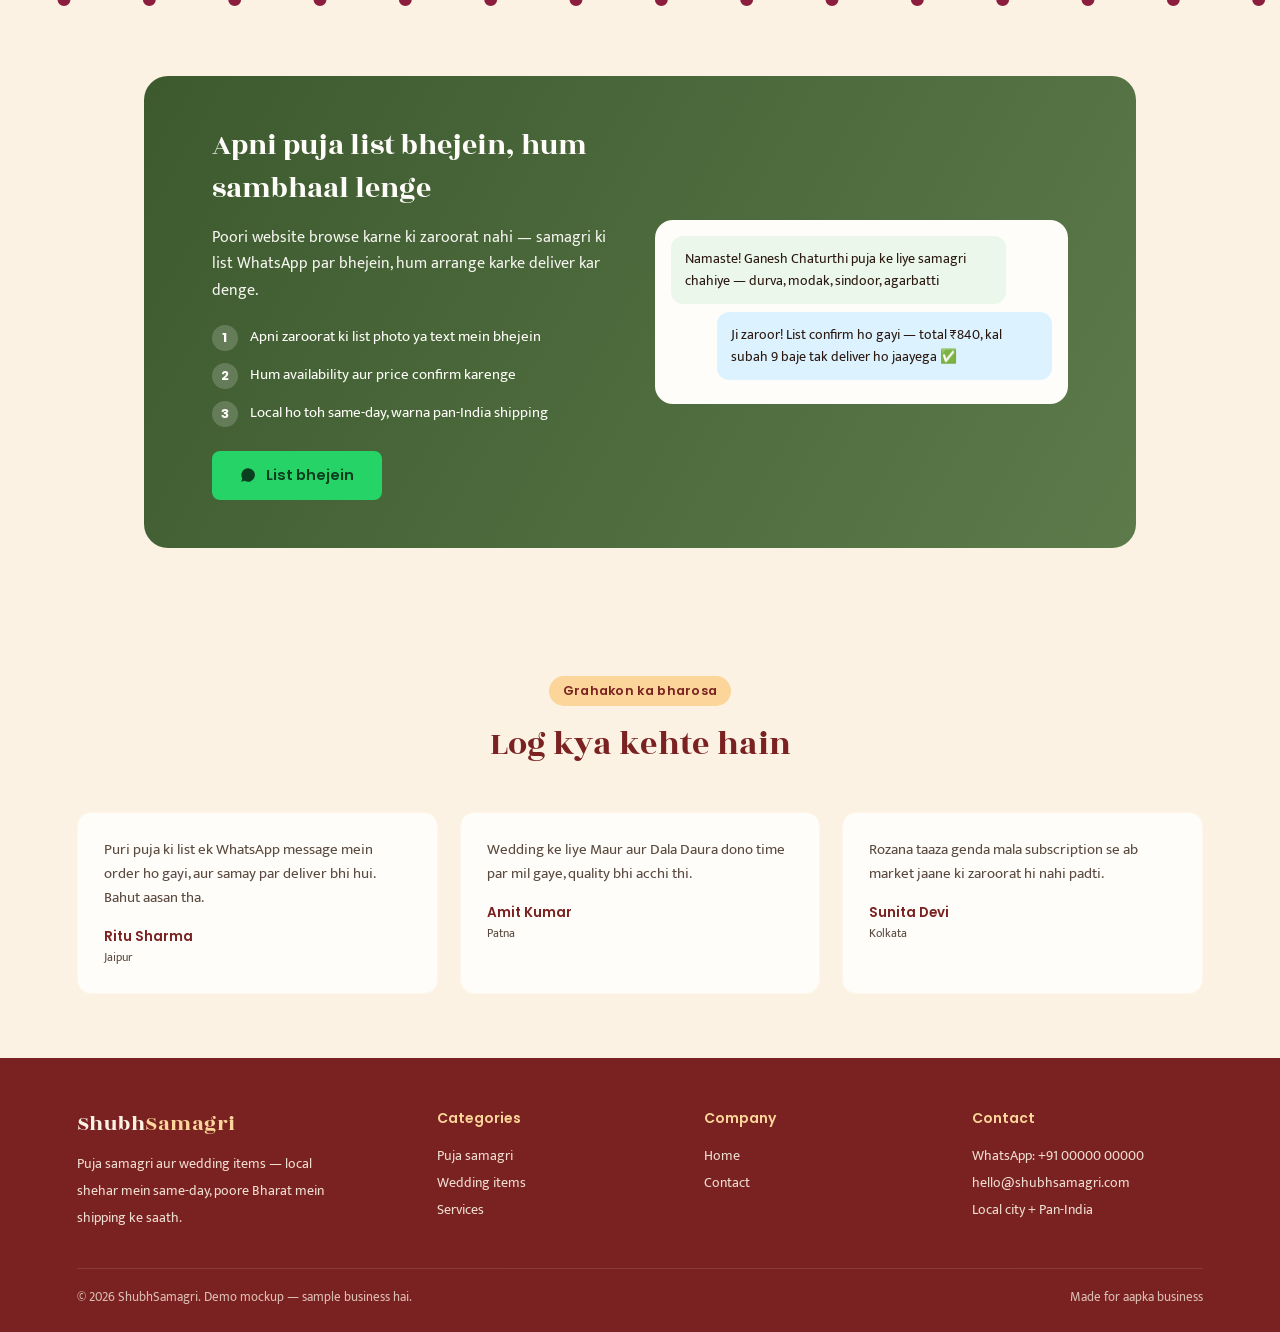
==== commit 653ec80f: "Implement mobile menu toggle feature Added JavaScript for mobile menu toggle functionality." ====
--- a/index.html
+++ b/index.html
@@ -203,6 +203,40 @@
     <span>Made for aapka business</span>
   </div>
 </footer>
+  <!-- menu option ke liye js -->
+  <script>
+    const menuBtn = document.getElementById("menuBtn");
+    const mobileMenu = document.getElementById("mobileMenu");
+
+    menuBtn.addEventListener("click", function () {
+
+        mobileMenu.classList.toggle("active");
+
+        const isOpen = mobileMenu.classList.contains("active");
+
+        menuBtn.setAttribute("aria-expanded", isOpen);
+
+        menuBtn.innerHTML = isOpen ? "✕" : "☰";
+    });
+
+
+    // Close menu when clicking a link
+    const mobileLinks = mobileMenu.querySelectorAll("a");
+
+    mobileLinks.forEach(function(link) {
+
+        link.addEventListener("click", function() {
+
+            mobileMenu.classList.remove("active");
+
+            menuBtn.setAttribute("aria-expanded", "false");
+
+            menuBtn.innerHTML = "☰";
+
+        });
+
+    });
+</script>
 
 <script src="products.js"></script>
 <script src="cart.js"></script>
--- a/style.css
+++ b/style.css
@@ -37,6 +37,59 @@
 .menu-btn{display:none;background:none;border:none;color:var(--white);font-size:26px;cursor:pointer;}
 @media(max-width:860px){nav{display:none;}.menu-btn{display:block;}}
 
+/* Cart icon + badge */
+.cart-link{position:relative;display:flex;align-items:center;color:var(--white);}
+.cart-link svg{width:24px;height:24px;}
+.cart-badge{position:absolute;top:-8px;right:-9px;background:var(--saffron);color:var(--ink);font-family:'Poppins',sans-serif;font-size:10.5px;font-weight:700;width:19px;height:19px;border-radius:50%;display:flex;align-items:center;justify-content:center;}
+.nav-actions{display:flex;align-items:center;gap:18px;}
+
+/* Product card quick-add */
+.prod-card{position:relative;}
+.prod-link{display:block;color:inherit;}
+.quick-add{position:absolute;bottom:16px;right:16px;background:var(--maroon);color:var(--white);width:34px;height:34px;border-radius:50%;display:flex;align-items:center;justify-content:center;border:none;cursor:pointer;font-size:18px;font-family:'Poppins',sans-serif;box-shadow:0 3px 8px rgba(0,0,0,0.2);}
+.quick-add:hover{background:var(--maroon-dark);}
+.added-toast{position:fixed;bottom:24px;left:50%;transform:translateX(-50%) translateY(20px);background:var(--maroon-dark);color:var(--white);padding:12px 22px;border-radius:24px;font-family:'Poppins',sans-serif;font-size:13.5px;font-weight:600;opacity:0;transition:all .25s ease;z-index:200;pointer-events:none;}
+.added-toast.show{opacity:1;transform:translateX(-50%) translateY(0);}
+
+/* Product detail page */
+.breadcrumb{padding:20px 6% 0;font-size:13px;color:var(--ink-soft);font-family:'Poppins',sans-serif;}
+.breadcrumb a{color:var(--maroon);font-weight:600;}
+.product-detail{padding:36px 6% 64px;display:grid;grid-template-columns:1fr 1fr;gap:56px;align-items:flex-start;}
+.pd-visual{background:var(--white);border-radius:20px;border:1px solid var(--ivory-deep);height:420px;display:flex;align-items:center;justify-content:center;position:relative;}
+.pd-visual svg{width:180px;height:180px;}
+.pd-badge{position:absolute;top:20px;left:20px;background:var(--maroon);color:var(--white);font-family:'Poppins',sans-serif;font-size:11.5px;font-weight:600;padding:5px 12px;border-radius:12px;}
+.pd-tag{font-family:'Poppins',sans-serif;font-size:12px;font-weight:600;color:var(--maroon);text-transform:uppercase;letter-spacing:0.4px;margin-bottom:10px;display:block;}
+.pd-title{font-size:32px;color:var(--maroon-dark);margin-bottom:14px;}
+.pd-price{font-family:'Poppins',sans-serif;font-size:26px;font-weight:700;color:var(--ink);margin-bottom:20px;}
+.pd-price s{font-size:17px;font-weight:400;color:var(--ink-soft);margin-right:10px;}
+.pd-desc{color:var(--ink-soft);font-size:15px;line-height:1.75;margin-bottom:26px;}
+.pd-features{list-style:none;margin-bottom:32px;}
+.pd-features li{font-size:14px;color:var(--ink);padding:8px 0;border-bottom:1px solid var(--ivory-deep);display:flex;align-items:center;gap:10px;}
+.pd-features li:before{content:"✓";color:var(--leaf);font-weight:700;}
+.pd-actions{display:flex;align-items:center;gap:16px;flex-wrap:wrap;}
+.qty-stepper{display:flex;align-items:center;border:1.5px solid var(--ivory-deep);border-radius:8px;overflow:hidden;}
+.qty-stepper button{width:38px;height:44px;background:var(--white);border:none;font-size:18px;color:var(--maroon);cursor:pointer;}
+.qty-stepper span{width:36px;text-align:center;font-family:'Poppins',sans-serif;font-weight:600;}
+@media(max-width:860px){.product-detail{grid-template-columns:1fr;gap:32px;}.pd-visual{height:280px;}}
+
+.related-section{padding:0 6% 64px;}
+.related-section h3{font-size:24px;color:var(--maroon-dark);margin-bottom:24px;}
+
+/* Cart page */
+.cart-wrap{padding:20px 6% 64px;max-width:1000px;margin:0 auto;}
+.cart-row{display:grid;grid-template-columns:64px 1fr auto auto auto;gap:18px;align-items:center;padding:18px 0;border-bottom:1px solid var(--ivory-deep);}
+.cart-row-icon{width:64px;height:64px;background:var(--white);border-radius:10px;border:1px solid var(--ivory-deep);display:flex;align-items:center;justify-content:center;}
+.cart-row-icon svg{width:34px;height:34px;}
+.cart-row-name{font-family:'Mukta',sans-serif;font-weight:700;color:var(--maroon-dark);font-size:15px;}
+.cart-row-name a{color:inherit;}
+.cart-row-price{font-family:'Poppins',sans-serif;font-weight:600;font-size:14px;}
+.cart-row-remove{background:none;border:none;color:var(--ink-soft);cursor:pointer;font-size:13px;font-family:'Poppins',sans-serif;text-decoration:underline;}
+.cart-summary{margin-top:30px;background:var(--white);border-radius:16px;padding:26px;border:1px solid var(--ivory-deep);max-width:380px;margin-left:auto;}
+.cart-summary-row{display:flex;justify-content:space-between;font-size:14.5px;color:var(--ink-soft);padding:6px 0;}
+.cart-summary-row.total{font-family:'Poppins',sans-serif;font-weight:700;font-size:18px;color:var(--ink);border-top:1px solid var(--ivory-deep);margin-top:10px;padding-top:14px;}
+.cart-empty{text-align:center;padding:60px 20px;color:var(--ink-soft);}
+.cart-empty svg{width:64px;height:64px;margin:0 auto 20px;opacity:0.4;}
+
 /* Page header banner (inner pages) */
 .page-banner{padding:48px 6% 40px;text-align:center;background:linear-gradient(180deg,var(--ivory) 0%,var(--ivory-deep) 100%);}
 .page-banner .eyebrow{margin-bottom:14px;}
@@ -147,10 +200,9 @@
 .foot-grid p,.foot-grid a{font-size:13.5px;line-height:2;opacity:0.9;display:block;}
 .foot-bottom{border-top:1px solid rgba(255,255,255,0.15);padding-top:18px;font-size:12.5px;opacity:0.75;display:flex;justify-content:space-between;flex-wrap:wrap;gap:10px;}
 @media(max-width:860px){.foot-grid{grid-template-columns:1fr 1fr;}}
-/* ===========================================
-   TABLET
-=========================================== */
-
+
+
+/* Mobile */
 @media (max-width:992px){
 
 header{
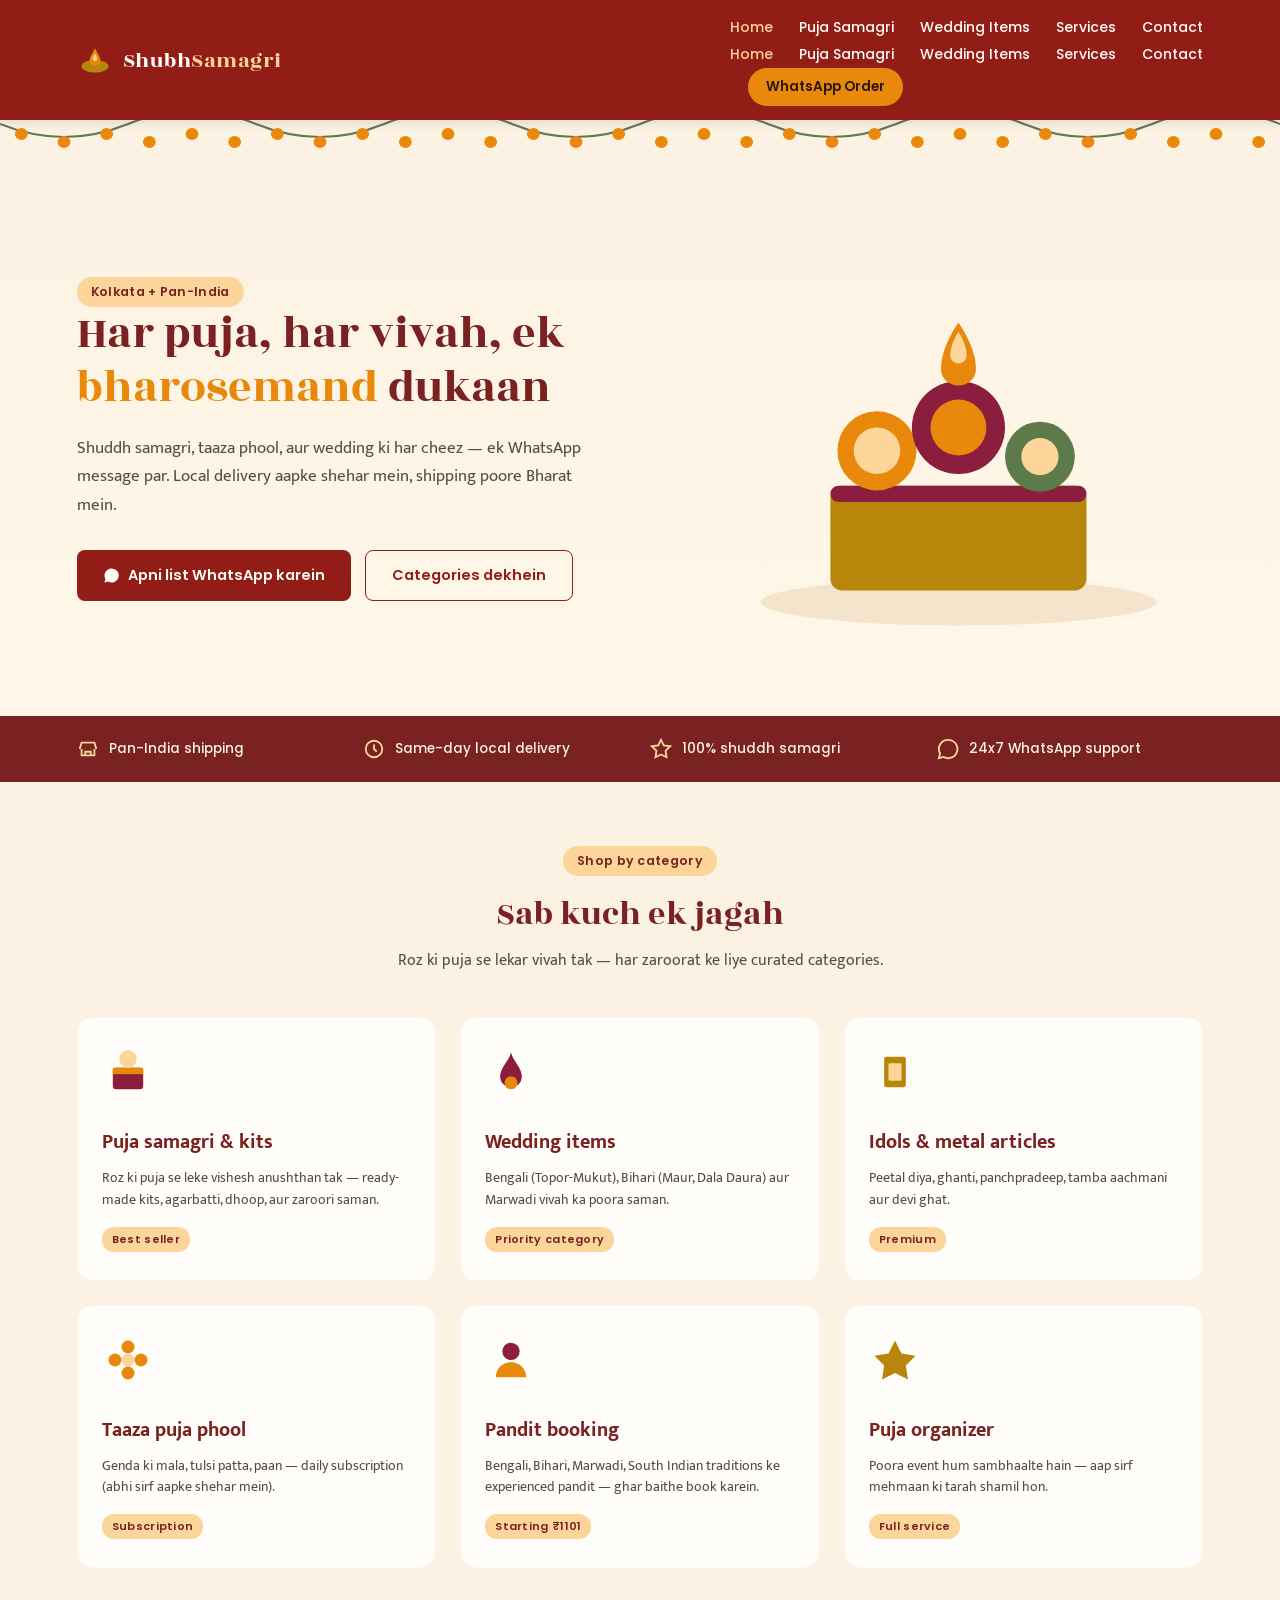
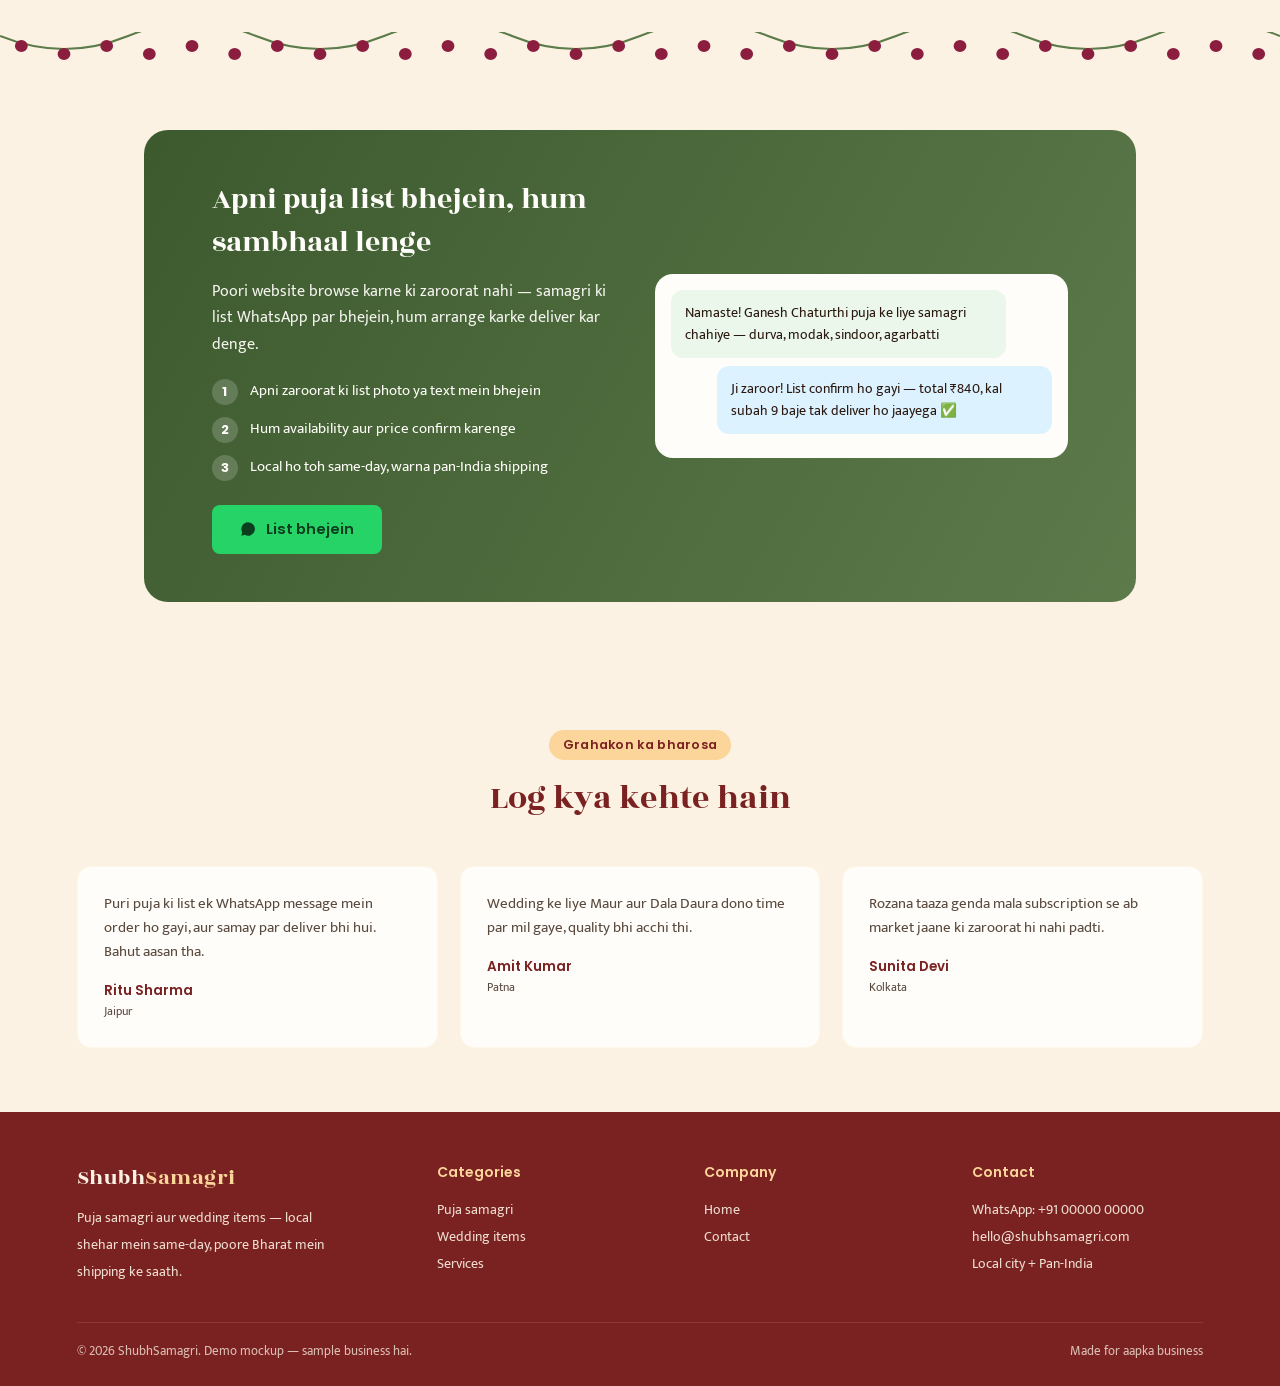
==== commit 6322234f: "navbar and menu button correction s" ====
--- a/index.html
+++ b/index.html
@@ -25,18 +25,35 @@
       <li><a href="services.html">Services</a></li>
       <li><a href="contact.html">Contact</a></li>
     </ul>
-  </nav>
-  <div class="nav-actions">
-    <a href="cart.html" class="cart-link" aria-label="Cart">
-      <svg viewBox="0 0 24 24" fill="none" stroke="currentColor" stroke-width="2"><circle cx="9" cy="21" r="1"/><circle cx="20" cy="21" r="1"/><path d="M1 1h4l2.7 13.4a2 2 0 0 0 2 1.6h9.7a2 2 0 0 0 2-1.6L23 6H6"/></svg>
-      <span class="cart-badge" id="cart-count" style="display:none;">0</span>
-    </a>
-    <a href="contact.html" class="nav-cta">
-      <svg width="16" height="16" viewBox="0 0 24 24" fill="currentColor"><path d="M12 2a10 10 0 0 0-8.6 15L2 22l5.2-1.4A10 10 0 1 0 12 2z"/></svg>
-      WhatsApp Order
-    </a>
-  </div>
-  <button class="menu-btn">&#9776;</button>
+  <nav id="mobileMenu">
+  <ul>
+    <li><a href="index.html" class="active">Home</a></li>
+    <li><a href="puja-samagri.html">Puja Samagri</a></li>
+    <li><a href="wedding-items.html">Wedding Items</a></li>
+    <li><a href="services.html">Services</a></li>
+    <li><a href="contact.html">Contact</a></li>
+  </ul>
+</nav>
+
+<div class="nav-actions">
+  <a href="cart.html" class="cart-link" aria-label="Cart">
+    <!-- Your existing cart SVG -->
+  </a>
+
+  <a href="contact.html" class="nav-cta">
+    <!-- Your existing WhatsApp SVG -->
+    WhatsApp Order
+  </a>
+</div>
+
+<button 
+class="menu-btn" 
+id="menuBtn" 
+aria-label="Open menu"
+aria-expanded="false">
+☰
+</button>
+
 </header>
 
 <div class="garland">
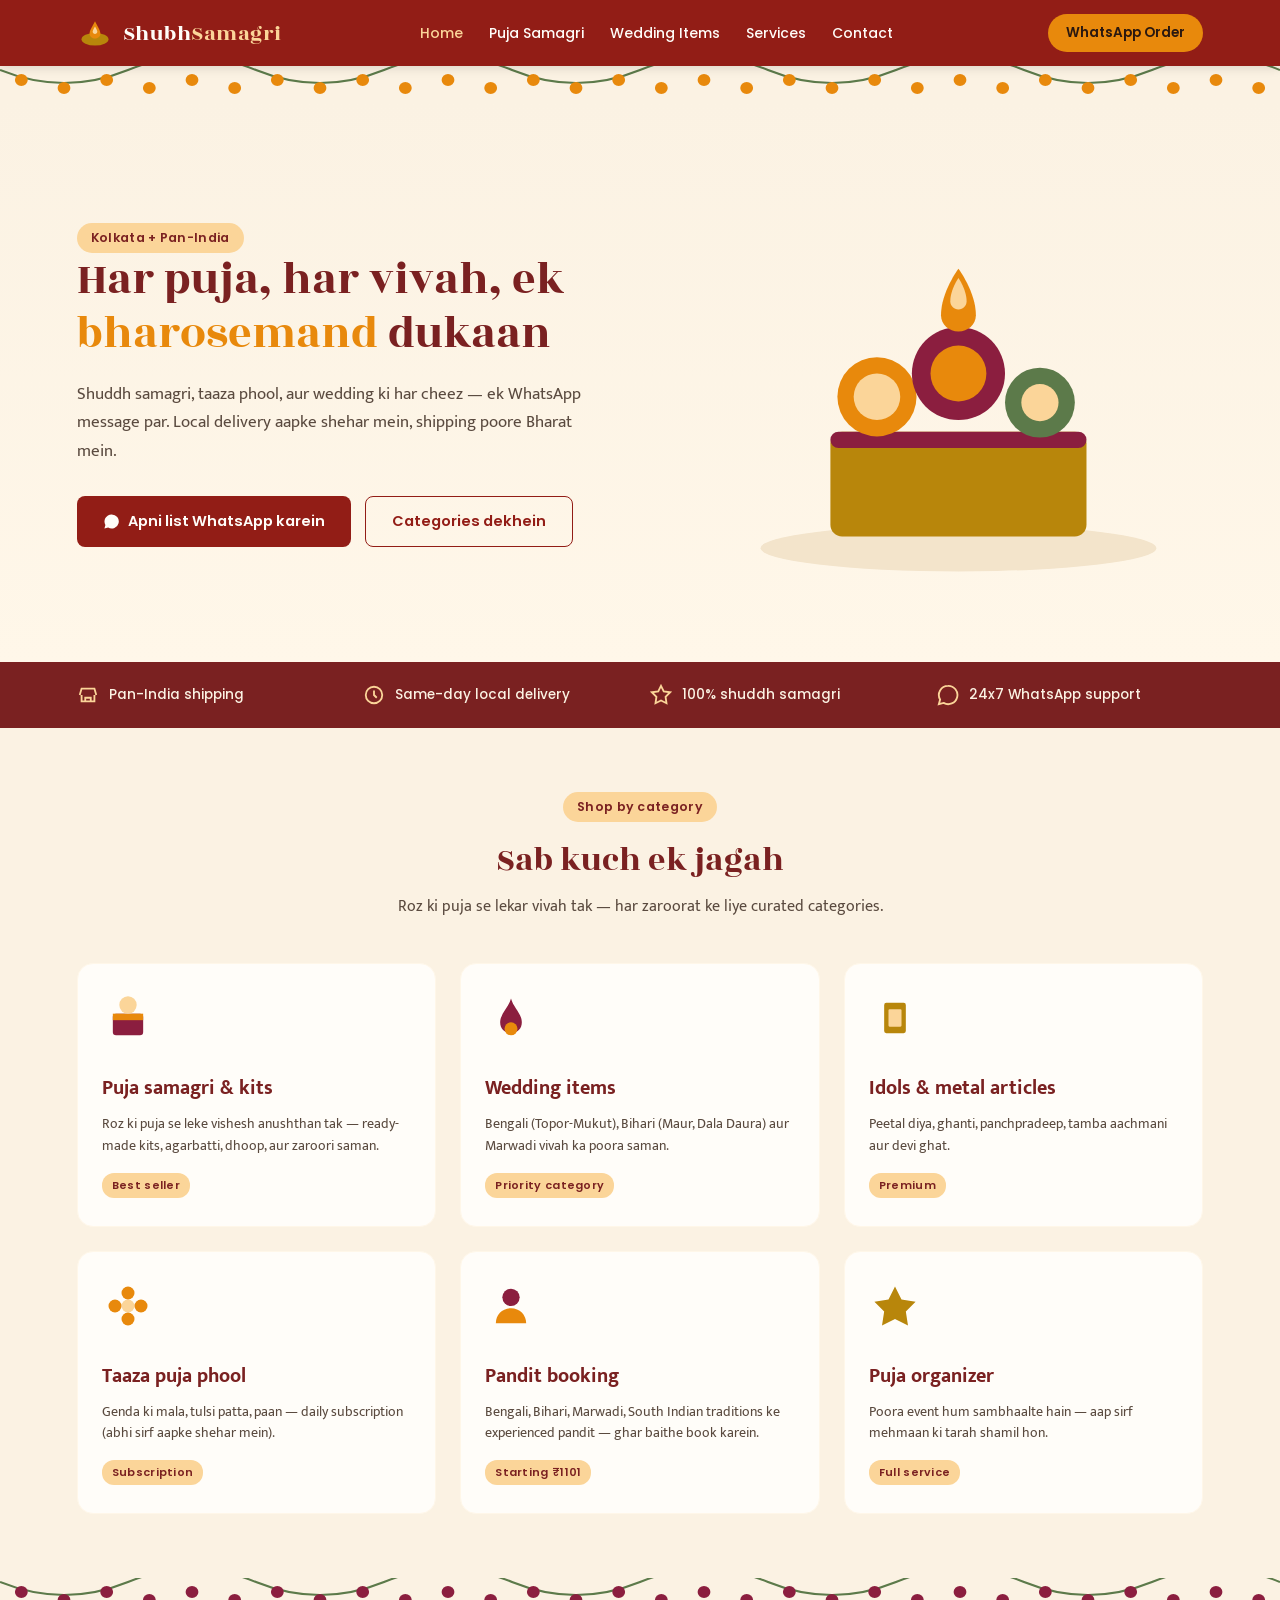
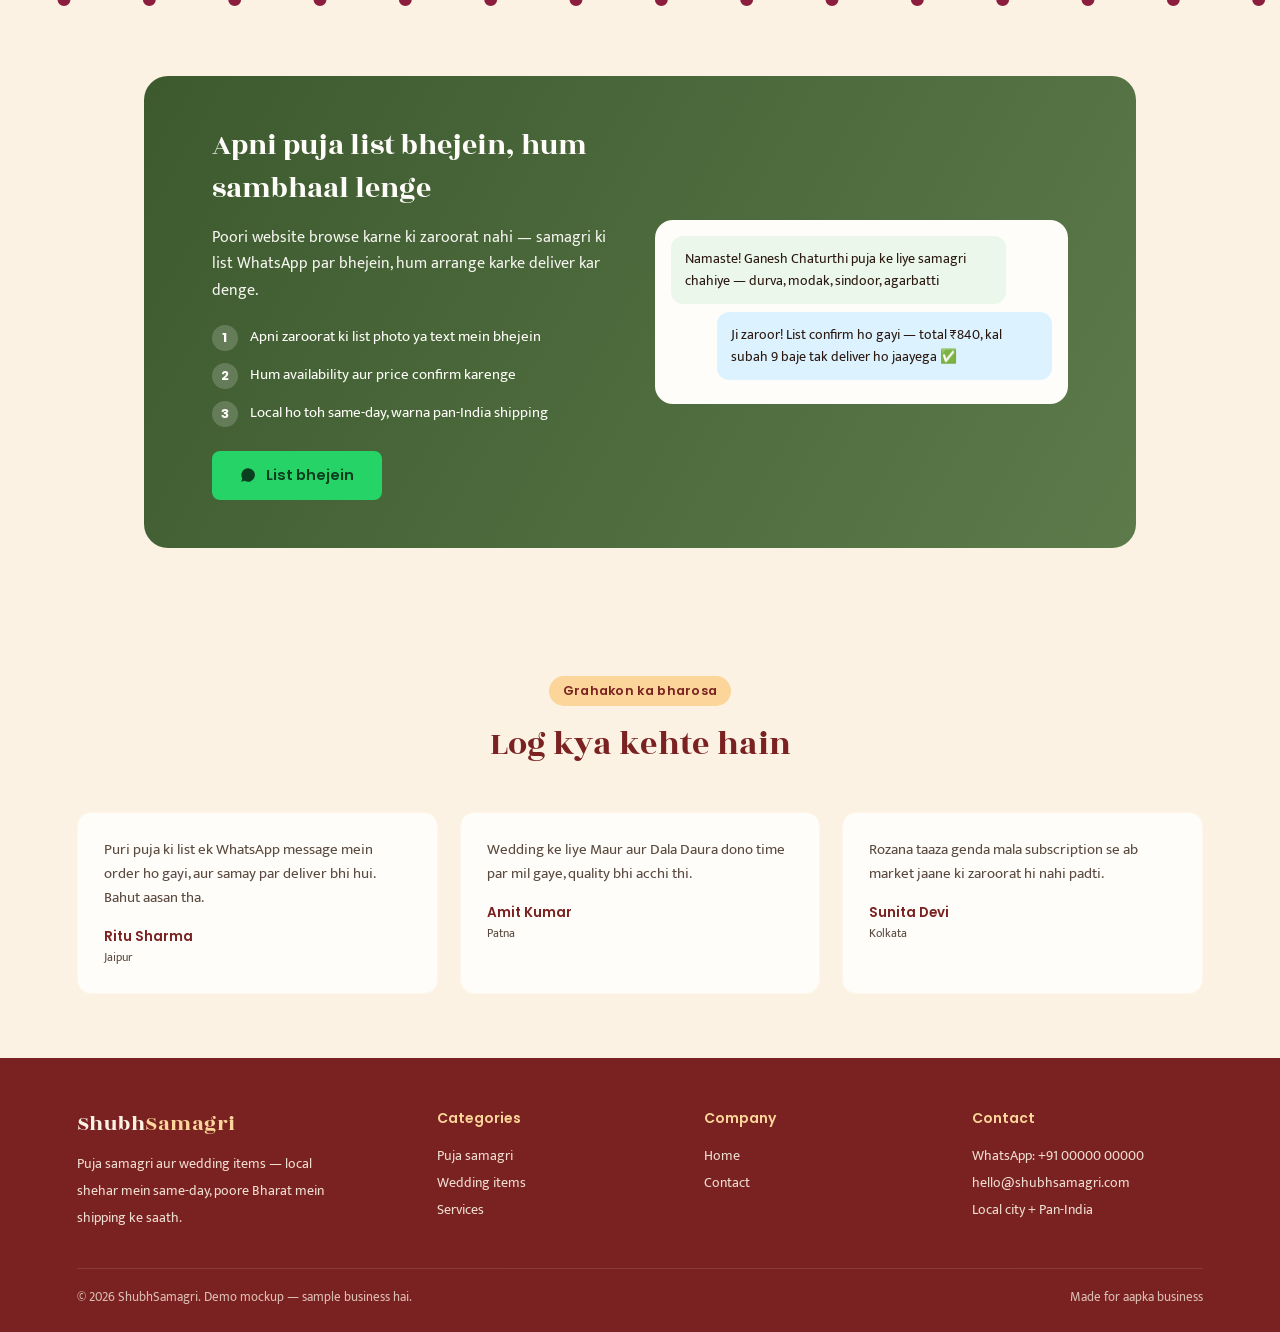
==== commit 734f84b9: "menu bar correction" ====
--- a/index.html
+++ b/index.html
@@ -9,50 +9,78 @@
 <body>
 
 <header>
+
+  <!-- Logo -->
   <div class="logo">
     <svg class="logo-mark" viewBox="0 0 40 40" fill="none">
       <ellipse cx="20" cy="27" rx="15" ry="7" fill="#B8860B"/>
-      <path d="M20 26c-3 0-6-2-6-5 0-4 3-8 6-14 3 6 6 10 6 14 0 3-3 5-6 5z" fill="#E8890C"/>
-      <path d="M20 21c-1.4 0-2.6-1-2.6-2.3 0-1.7 1.3-3.5 2.6-6 1.3 2.5 2.6 4.3 2.6 6 0 1.3-1.2 2.3-2.6 2.3z" fill="#FBD599"/>
+      <path 
+        d="M20 26c-3 0-6-2-6-5 0-4 3-8 6-14 3 6 6 10 6 14 0 3-3 5-6 5z" 
+        fill="#E8890C"
+      />
+      <path 
+        d="M20 21c-1.4 0-2.6-1-2.6-2.3 0-1.7 1.3-3.5 2.6-6 1.3 2.5 2.6 4.3 2.6 6 0 1.3-1.2 2.3-2.6 2.3z" 
+        fill="#FBD599"
+      />
     </svg>
-    <div class="logo-text">Shubh<span>Samagri</span></div>
-  </div>
-  <nav>
+
+    <div class="logo-text">
+      Shubh<span>Samagri</span>
+    </div>
+  </div>
+
+
+  <!-- Main Navigation -->
+  <nav id="mainNav">
     <ul>
-      <li><a href="index.html" class="active">Home</a></li>
-      <li><a href="puja-samagri.html">Puja Samagri</a></li>
-      <li><a href="wedding-items.html">Wedding Items</a></li>
-      <li><a href="services.html">Services</a></li>
-      <li><a href="contact.html">Contact</a></li>
+      <li>
+        <a href="index.html" class="active">Home</a>
+      </li>
+
+      <li>
+        <a href="puja-samagri.html">Puja Samagri</a>
+      </li>
+
+      <li>
+        <a href="wedding-items.html">Wedding Items</a>
+      </li>
+
+      <li>
+        <a href="services.html">Services</a>
+      </li>
+
+      <li>
+        <a href="contact.html">Contact</a>
+      </li>
     </ul>
-  <nav id="mobileMenu">
-  <ul>
-    <li><a href="index.html" class="active">Home</a></li>
-    <li><a href="puja-samagri.html">Puja Samagri</a></li>
-    <li><a href="wedding-items.html">Wedding Items</a></li>
-    <li><a href="services.html">Services</a></li>
-    <li><a href="contact.html">Contact</a></li>
-  </ul>
-</nav>
-
-<div class="nav-actions">
-  <a href="cart.html" class="cart-link" aria-label="Cart">
-    <!-- Your existing cart SVG -->
-  </a>
-
-  <a href="contact.html" class="nav-cta">
-    <!-- Your existing WhatsApp SVG -->
-    WhatsApp Order
-  </a>
-</div>
-
-<button 
-class="menu-btn" 
-id="menuBtn" 
-aria-label="Open menu"
-aria-expanded="false">
-☰
-</button>
+  </nav>
+
+
+  <!-- Navigation Actions -->
+  <div class="nav-actions">
+
+    <a href="cart.html" class="cart-link" aria-label="Cart">
+      <!-- Cart SVG -->
+    </a>
+
+    <a href="contact.html" class="nav-cta">
+      <!-- WhatsApp SVG -->
+      WhatsApp Order
+    </a>
+
+  </div>
+
+
+  <!-- Mobile Menu Button -->
+  <button
+    class="menu-btn"
+    id="menuBtn"
+    aria-label="Open menu"
+    aria-expanded="false"
+    type="button"
+  >
+    ☰
+  </button>
 
 </header>
 
@@ -221,39 +249,46 @@
   </div>
 </footer>
   <!-- menu option ke liye js -->
-  <script>
-    const menuBtn = document.getElementById("menuBtn");
-    const mobileMenu = document.getElementById("mobileMenu");
-
-    menuBtn.addEventListener("click", function () {
-
-        mobileMenu.classList.toggle("active");
-
-        const isOpen = mobileMenu.classList.contains("active");
-
-        menuBtn.setAttribute("aria-expanded", isOpen);
-
-        menuBtn.innerHTML = isOpen ? "✕" : "☰";
+<script>
+const menuBtn = document.getElementById("menuBtn");
+const mobileMenu = document.getElementById("mobileMenu");
+
+menuBtn.addEventListener("click", function () {
+
+    // Toggle mobile menu
+    mobileMenu.classList.toggle("active");
+
+    // Check if menu is open
+    const isOpen = mobileMenu.classList.contains("active");
+
+    // Update accessibility attribute
+    menuBtn.setAttribute("aria-expanded", isOpen);
+
+    // Change hamburger icon
+    menuBtn.innerHTML = isOpen ? "✕" : "☰";
+});
+
+
+// Close menu when clicking any menu link
+const mobileLinks = mobileMenu.querySelectorAll("a");
+
+mobileLinks.forEach(function(link) {
+
+    link.addEventListener("click", function() {
+
+        mobileMenu.classList.remove("active");
+
+        menuBtn.setAttribute("aria-expanded", "false");
+
+        menuBtn.innerHTML = "☰";
+
     });
 
-
-    // Close menu when clicking a link
-    const mobileLinks = mobileMenu.querySelectorAll("a");
-
-    mobileLinks.forEach(function(link) {
-
-        link.addEventListener("click", function() {
-
-            mobileMenu.classList.remove("active");
-
-            menuBtn.setAttribute("aria-expanded", "false");
-
-            menuBtn.innerHTML = "☰";
-
-        });
-
-    });
+});
 </script>
+
+
+
 
 <script src="products.js"></script>
 <script src="cart.js"></script>
--- a/style.css
+++ b/style.css
@@ -422,3 +422,69 @@
 }
 
 }
+
+
+
+/* ===========================================
+MOBILE HAMBURGER MENU
+=========================================== */
+
+@media (max-width: 860px) {
+
+/* Hide desktop navigation */
+nav {
+display: none;
+}
+
+/* Show hamburger */
+.menu-btn {
+display: block;
+background: none;
+border: none;
+color: var(--white);
+font-size: 28px;
+cursor: pointer;
+padding: 5px;
+line-height: 1;
+z-index: 100;
+}
+
+/* Show mobile menu when active */
+nav.active {
+display: block;
+position: absolute;
+top: 100%;
+left: 0;
+width: 100%;
+background: var(--maroon);
+padding: 20px;
+box-shadow: 0 5px 10px rgba(0, 0, 0, 0.15);
+}
+
+/* Mobile menu list */
+nav.active ul {
+display: flex;
+flex-direction: column;
+gap: 0;
+width: 100%;
+}
+
+/* Mobile menu links */
+nav.active ul li {
+width: 100%;
+}
+
+nav.active ul li a {
+display: block;
+width: 100%;
+padding: 14px 10px;
+font-size: 15px;
+border-bottom: 1px solid rgba(255, 255, 255, 0.15);
+}
+
+nav.active ul li:last-child a {
+border-bottom: none;
+}
+
+}
+
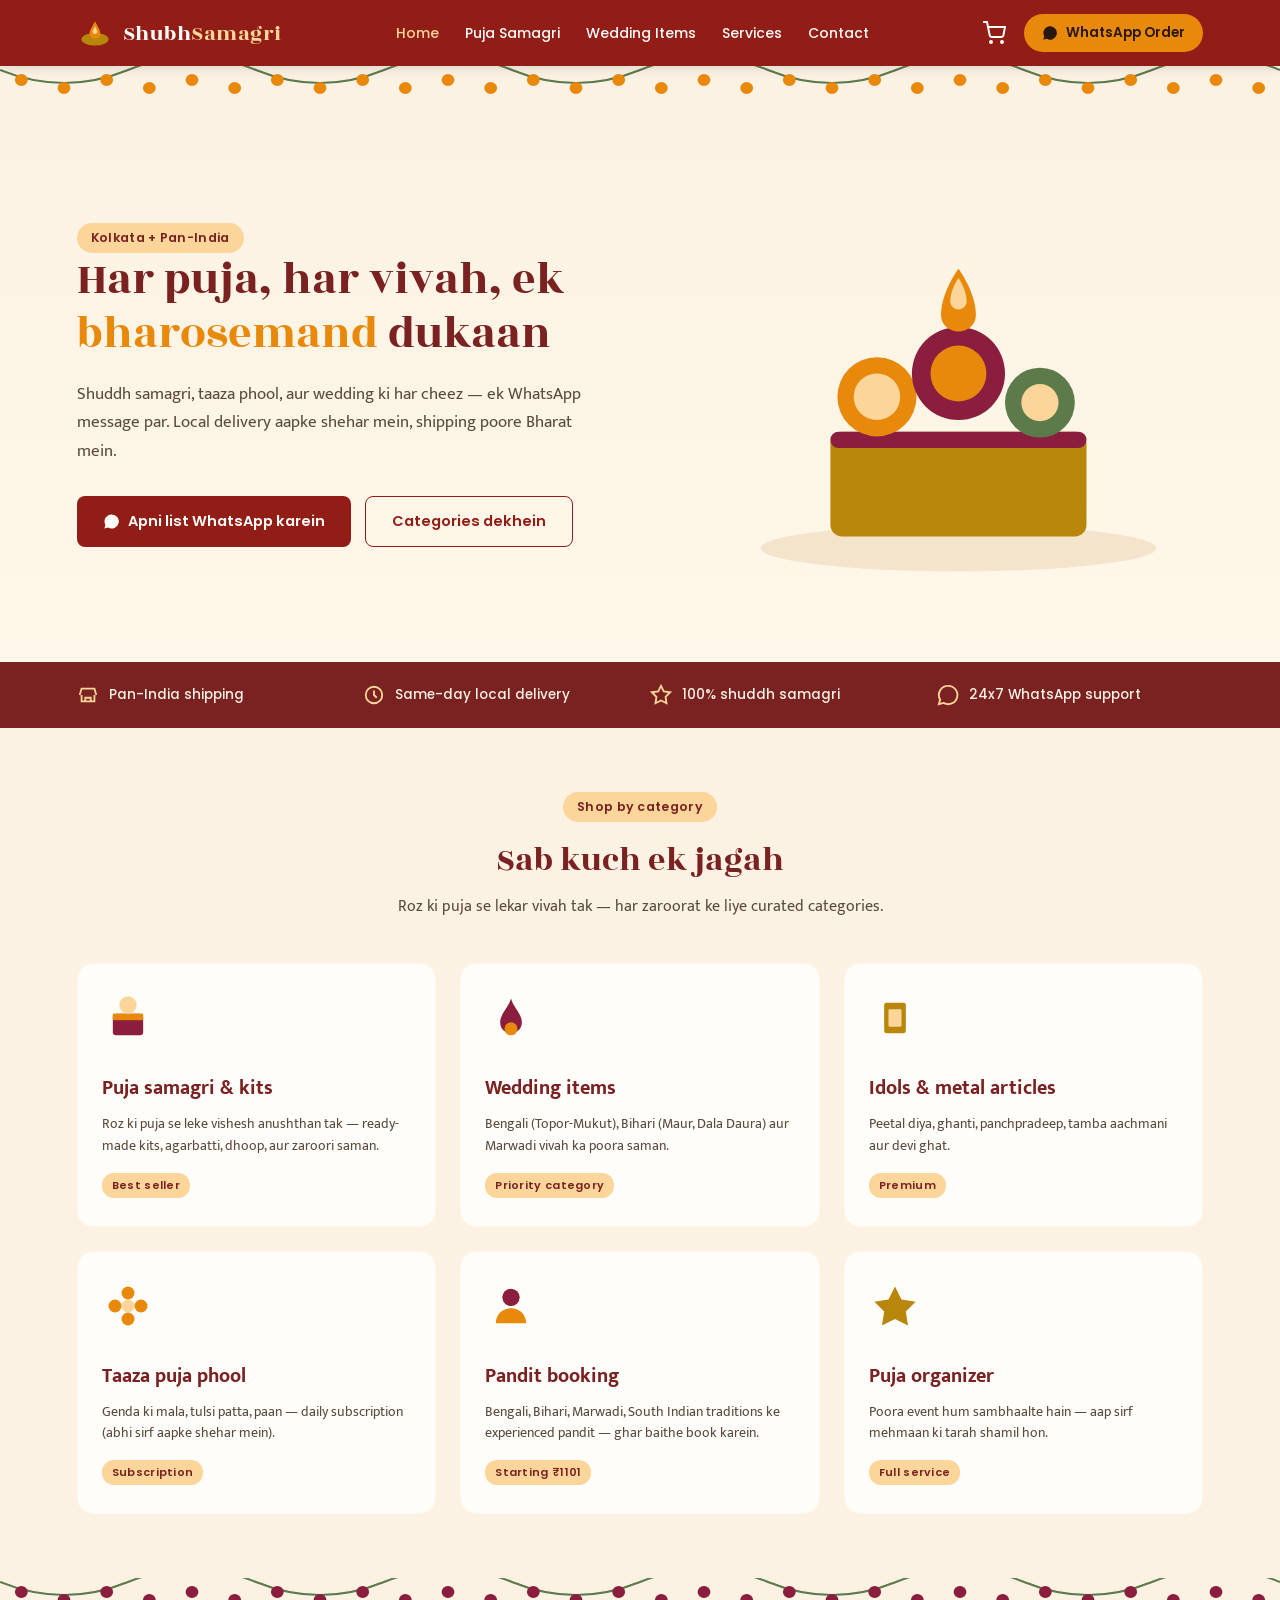
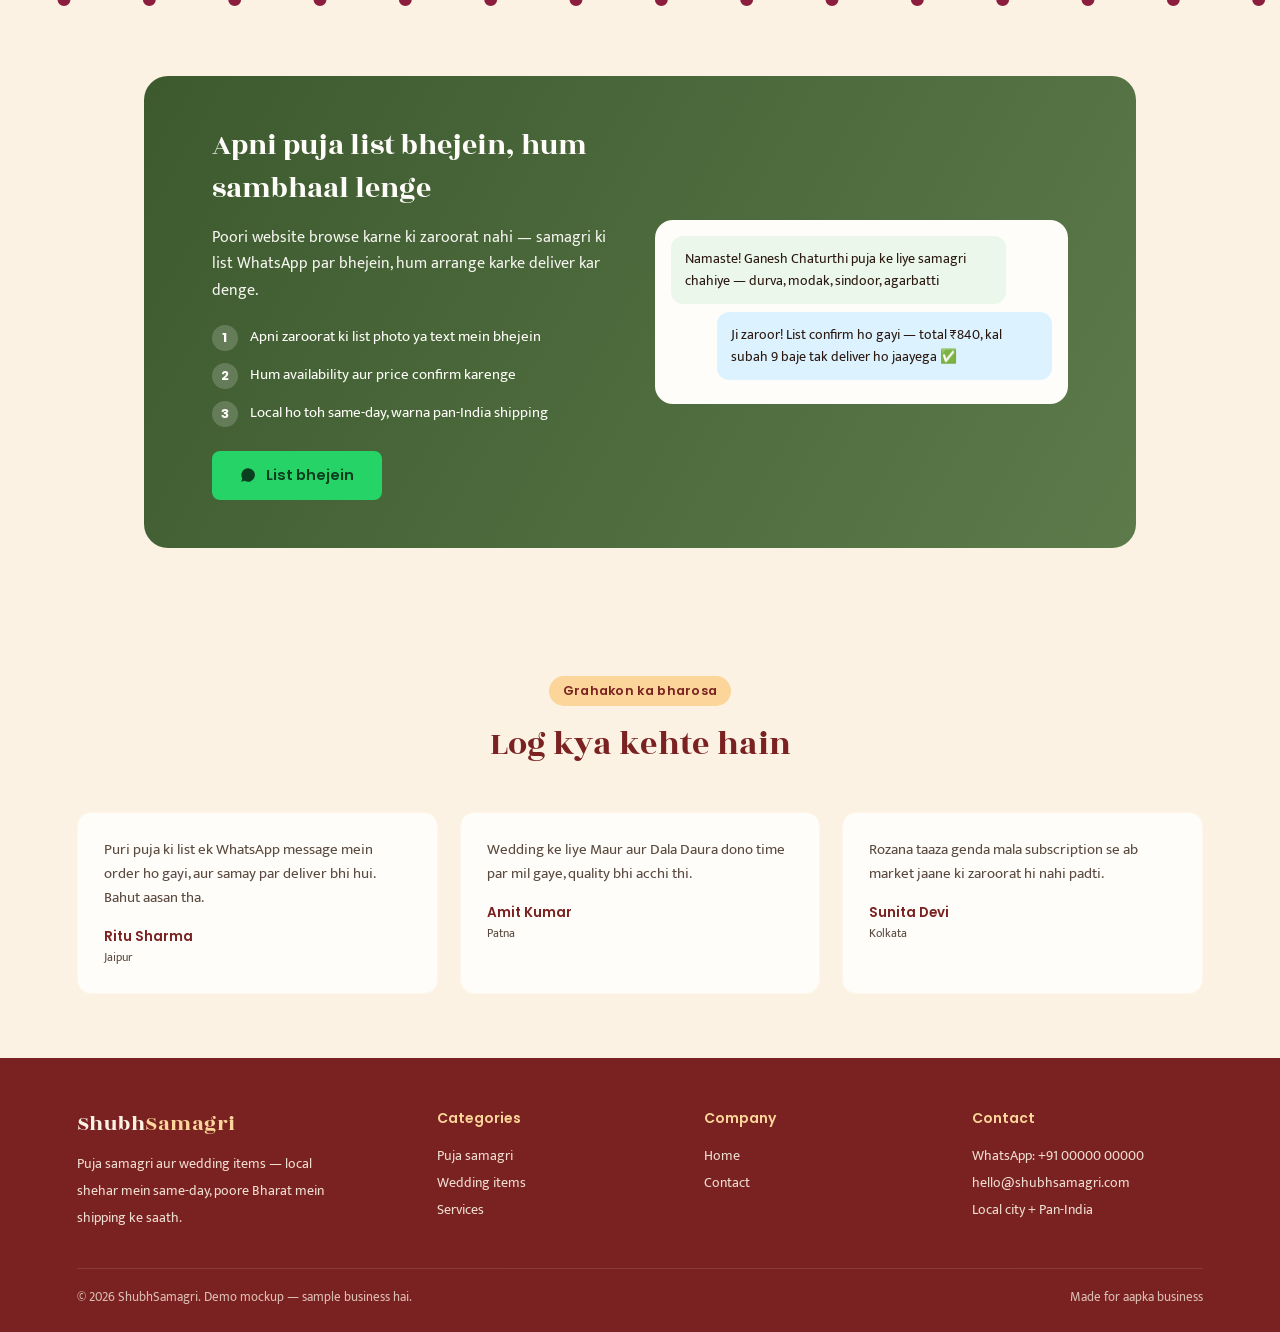
==== commit 406b4f63: "Refactor navigation actions in index.html" ====
--- a/index.html
+++ b/index.html
@@ -56,18 +56,15 @@
   </nav>
 
 
-  <!-- Navigation Actions -->
-  <div class="nav-actions">
-
+   <div class="nav-actions">
     <a href="cart.html" class="cart-link" aria-label="Cart">
-      <!-- Cart SVG -->
-    </a>
-
+      <svg viewBox="0 0 24 24" fill="none" stroke="currentColor" stroke-width="2"><circle cx="9" cy="21" r="1"/><circle cx="20" cy="21" r="1"/><path d="M1 1h4l2.7 13.4a2 2 0 0 0 2 1.6h9.7a2 2 0 0 0 2-1.6L23 6H6"/></svg>
+      <span class="cart-badge" id="cart-count" style="display:none;">0</span>
+    </a>
     <a href="contact.html" class="nav-cta">
-      <!-- WhatsApp SVG -->
+      <svg width="16" height="16" viewBox="0 0 24 24" fill="currentColor"><path d="M12 2a10 10 0 0 0-8.6 15L2 22l5.2-1.4A10 10 0 1 0 12 2z"/></svg>
       WhatsApp Order
     </a>
-
   </div>
 
 
@@ -251,32 +248,33 @@
   <!-- menu option ke liye js -->
 <script>
 const menuBtn = document.getElementById("menuBtn");
-const mobileMenu = document.getElementById("mobileMenu");
+const mainNav = document.getElementById("mainNav");
 
 menuBtn.addEventListener("click", function () {
 
-    // Toggle mobile menu
-    mobileMenu.classList.toggle("active");
-
-    // Check if menu is open
-    const isOpen = mobileMenu.classList.contains("active");
-
-    // Update accessibility attribute
+    // Open / close menu
+    mainNav.classList.toggle("active");
+
+    // Check menu status
+    const isOpen = mainNav.classList.contains("active");
+
+    // Accessibility
     menuBtn.setAttribute("aria-expanded", isOpen);
 
-    // Change hamburger icon
+    // Change icon
     menuBtn.innerHTML = isOpen ? "✕" : "☰";
+
 });
 
 
-// Close menu when clicking any menu link
-const mobileLinks = mobileMenu.querySelectorAll("a");
-
-mobileLinks.forEach(function(link) {
+// Close menu after clicking a navigation link
+const navLinks = mainNav.querySelectorAll("a");
+
+navLinks.forEach(function(link) {
 
     link.addEventListener("click", function() {
 
-        mobileMenu.classList.remove("active");
+        mainNav.classList.remove("active");
 
         menuBtn.setAttribute("aria-expanded", "false");
 
